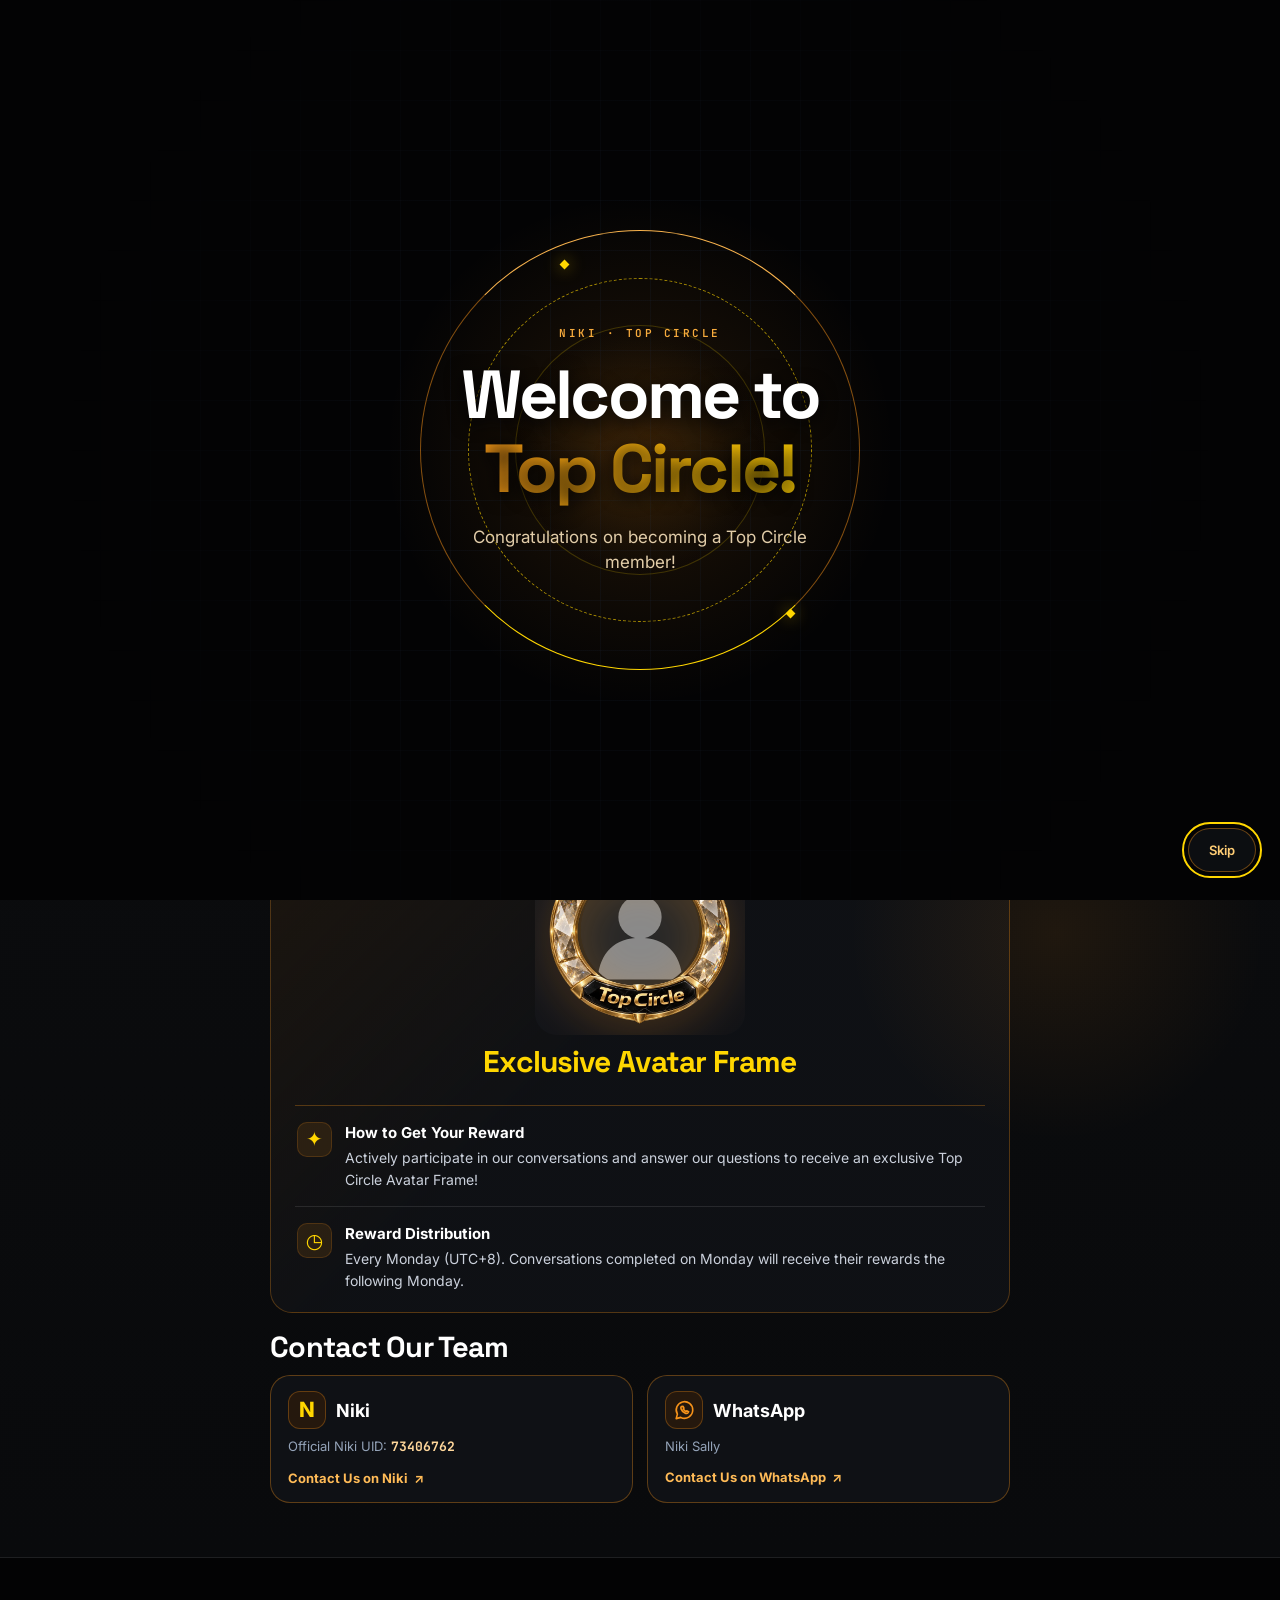
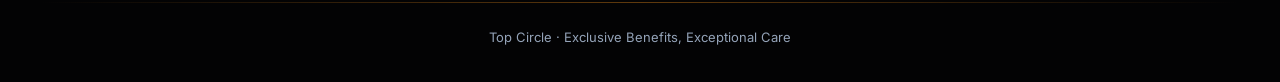
==== index.html @ 1f70d688 "Add files via upload" ====
<!DOCTYPE html>

<html lang="en">
<head><script>(function(){var supported=['en','zh-TW','fil','es','vi','ms','fr','ar'];function norm(s){s=(s||'').toLowerCase();if(s.startsWith('zh'))return 'zh-TW';if(s.startsWith('fil')||s.startsWith('tl'))return 'fil';return supported.find(x=>x.toLowerCase()===s)||supported.find(x=>s.startsWith(x.toLowerCase()+'-'))||null}var q=norm(new URLSearchParams(location.search).get('lang'));var saved=null;try{saved=norm(localStorage.getItem('tc-language'))}catch(e){}var browser=Array.from(navigator.languages||[navigator.language]).map(norm).find(Boolean);var code=q||saved||browser||'en';window.__tcLang=code;document.documentElement.lang=code;document.documentElement.dir=code==='ar'?'rtl':'ltr'})();</script>
<meta charset="utf-8"/>
<meta content="width=device-width, initial-scale=1, viewport-fit=cover" name="viewport"/>
<meta content="#030304" name="theme-color"/>
<meta content="Welcome to Niki Top Circle. Discover two key member benefits, connect with the official member care team, and learn about your exclusive welcome reward." name="description"/>
<title>Top Circle · Welcome!</title>
<link href="assets/icons/favicon.svg" rel="icon" type="image/svg+xml"/>
<link href="https://fonts.googleapis.com" rel="preconnect"/>
<link crossorigin="" href="https://fonts.gstatic.com" rel="preconnect"/>
<link href="https://fonts.googleapis.com/css2?family=Inter:wght@400;500;600;700&amp;family=JetBrains+Mono:wght@500;600&amp;family=Space+Grotesk:wght@400;500;600;700&amp;display=swap" rel="stylesheet"/>
<link href="styles.css" rel="stylesheet"/>
</head>
<body>
<div aria-label="Welcome to Top Circle" aria-modal="true" class="splash" hidden="" id="welcomeSplash" role="dialog">
<div aria-hidden="true" class="splash-grid"></div>
<div aria-hidden="true" class="splash-orbit">
<div class="splash-ring splash-ring-outer"></div>
<div class="splash-ring splash-ring-inner"></div>
<div class="splash-disc"></div>
<span class="splash-spark spark-a"></span><span class="splash-spark spark-b"></span>
</div>
<div class="splash-content"><span class="splash-overline" data-i18n="splashTop">NIKI · TOP CIRCLE</span><h2 data-i18n="splashTitle">Welcome to <span>Top Circle!</span></h2><p class="splash-subtitle" data-i18n="splashCongrats">Congratulations on becoming a Top Circle member!</p></div>
<button class="splash-skip" data-i18n="skip" id="splashSkip" type="button">Skip <span aria-hidden="true">→</span></button>
</div>
<div aria-hidden="true" class="ambient ambient-top"></div>
<header class="site-header container">
<a aria-label="Top Circle, back to top" class="brand" href="#top"><span aria-hidden="true" class="brand-symbol">TC</span><span class="brand-label">TOP <em>CIRCLE</em></span></a>
<label class="lang-wrap" for="langSelect"><span class="sr-only" data-i18n="language">Language</span><select aria-label="Language" id="langSelect"><option value="en">English</option><option value="zh-TW">繁體中文</option><option value="fil">Filipino</option><option value="es">Español</option><option value="vi">Tiếng Việt</option><option value="ms">Bahasa Melayu</option><option value="fr">Français</option><option value="ar">العربية</option></select></label></header>
<main id="top">
<section aria-labelledby="welcome-heading" class="welcome-content container">
<div aria-hidden="true" class="welcome-accent"></div>
<h1 data-i18n="introTitle" id="welcome-heading">Your Top Circle Journey Begins</h1>
<p data-i18n="introBody">As one of our valued members, you deserve something special. We're excited to introduce the exclusive benefits and personalized services waiting for you!</p>
</section>
<section class="section container" id="benefits">
<div class="section-head"><div class="kicker" data-i18n="benefitsKicker">MEMBER PRIVILEGES / 01</div><h2 data-i18n="benefitsTitle">Two Key <span class="gold-text">Top Circle Benefits</span></h2></div>
<div class="benefits-grid">
<a class="benefit-card benefit-tile" id="birthdayBenefit" href="https://d29zebgdm6dgh6.cloudfront.net/linxini/Niki_Birthday_Party/Niki_Birthday_Party.html?lang=en" target="_blank" rel="noopener noreferrer" aria-label="Exclusive Birthday Party">
<div class="benefit-tile-top"><div class="icon-tile"><svg aria-hidden="true" viewBox="0 0 24 24"><path d="M4 11h16v10H4zM4 16h16M3 11c1.5 2 3 2 4.5 0 1.5 2 3 2 4.5 0 1.5 2 3 2 4.5 0M8 11V7m4 4V7m4 4V7M8 5h.01M12 5h.01M16 5h.01"></path></svg></div><h3 data-i18n="birthdayTitle">Exclusive Birthday Party</h3></div>
<div class="benefit-tile-action"><span data-i18n="viewDetails">View Details</span><span class="contact-action-arrow" aria-hidden="true">↗︎</span></div>
</a>
<a class="benefit-card benefit-tile" id="giftBenefit" href="https://d29zebgdm6dgh6.cloudfront.net/linxini/custom_gift/Custom_Gift.html?lang=en" target="_blank" rel="noopener noreferrer" aria-label="Free Custom Gift">
<div class="benefit-tile-top"><div class="icon-tile"><svg aria-hidden="true" viewBox="0 0 24 24"><rect height="13" rx="1" width="18" x="3" y="8"></rect><path d="M3 12h18M12 8v13M7.2 8C3.4 8 4 3 7.5 3 10 3 12 8 12 8s2-5 4.5-5C20 3 20.6 8 16.8 8"></path></svg></div><h3 data-i18n="giftTitle">Free Custom Gift</h3></div>
<div class="benefit-tile-action"><span data-i18n="viewDetails">View Details</span><span class="contact-action-arrow" aria-hidden="true">↗︎</span></div>
</a>
</div>
</section>
<section class="section connect-section" id="connect">
<div class="container connect-flow">
<div class="connect-intro">
<div class="kicker" data-i18n="careKicker">MEMBER CARE / 02</div>
<h2 data-i18n="careTitle">Connect With Us &amp; <span class="gold-text">Get Rewarded!</span></h2>
<p data-i18n="careIntro">Our <strong>Top Circle Member Care Team</strong> is reaching out to stay connected with you and learn more about your Niki experience.</p>
</div>
<div class="reward-bundle">
  <div class="reward-bundle-main">
    <div class="reward-bundle-visual">
      <div class="frame-preview-box" aria-label="Top Circle golden crystal avatar frame worn over a gray default avatar" role="img">
        <div class="sample-avatar sample-avatar-small"><img alt="" height="300" loading="lazy" src="assets/images/sample-avatar.svg" width="300"/></div>
        <img alt="" class="crystal-frame" height="720" loading="lazy" src="assets/images/top-circle-avatar-frame.webp" width="720"/>
      </div>
    </div>
    <div class="reward-bundle-copy"><h3 data-i18n="rewardTitlePlain">Exclusive Avatar Frame</h3></div>
  </div>
  <div class="reward-v14-rules">
    <div class="reward-v14-rule">
      <span class="reward-v14-icon" aria-hidden="true">✦</span>
      <div><h4 data-i18n="eligTitle">How to Get Your Reward</h4><p data-i18n="eligBody">Actively participate in our conversations and answer our questions to receive an exclusive Top Circle Avatar Frame!</p></div>
    </div>
    <div class="reward-v14-rule">
      <span class="reward-v14-icon" aria-hidden="true">◷</span>
      <div><h4 data-i18n="scheduleTitle">Reward Distribution</h4><p data-i18n="scheduleBody">Every Monday (UTC+8). Conversations completed on Monday will receive their rewards the following Monday.</p></div>
    </div>
  </div>
</div>
<div class="contact-v11" id="official-contact">
  <div class="contact-v10-header"><h3 data-i18n="contactIntroTitle">Contact Our Team</h3></div>
  <div class="contact-v10-grid">
    <a class="contact-channel" href="https://d2tx70chhmzs07.cloudfront.net/jump/rd_mobile/tools/jump?type=imchat&amp;params=773406762" aria-label="Contact Us on Niki">
      <div class="channel-head"><span class="contact-v7-icon" aria-hidden="true">N</span><strong>Niki</strong></div><span class="channel-detail"><span data-i18n="uidLabel">Official Niki UID</span>: <b dir="ltr">73406762</b></span><span class="channel-action"><span data-i18n="nikiCTA">Contact Us on Niki</span><span class="contact-action-arrow" aria-hidden="true">↗︎</span></span>
    </a>
    <a class="contact-channel" href="https://wa.me/8618646390081" target="_blank" rel="noopener noreferrer" data-i18n-aria="waAriaSally">
      <div class="channel-head"><span class="contact-v7-icon whatsapp-v7-icon" aria-hidden="true"><svg viewBox="0 0 24 24"><path d="M20.6 11.6a8.6 8.6 0 0 1-12.5 7.6L3.3 20.5l1.3-4.7a8.6 8.6 0 1 1 16-4.2Z"></path><path d="M8.7 7.9c-.4.5-.8 1.2-.3 2.4.6 1.7 2.5 3.7 4.4 4.5 1.7.7 2.3.2 2.8-.5l.7-1.1-2-.9-.8.8a6.1 6.1 0 0 1-2.8-2.7l.7-.8-.9-1.9Z"></path></svg></span><strong>WhatsApp</strong></div><span class="channel-detail">Niki Sally</span><span class="channel-action"><span data-i18n="waCTA">Contact Us on WhatsApp</span><span class="contact-action-arrow" aria-hidden="true">↗︎</span></span>
    </a>
  </div>
</div>
</div>
</section>
</main>
<footer class="tc-page-footer container"><div class="tc-footer-rule" aria-hidden="true"></div><p data-i18n="footerTagline">Top Circle · Exclusive Benefits, Exceptional Care</p></footer>
<script defer="" src="app.js"></script>
</body>
</html>
---- styles.css ----
:root{--tc-bg:#030304;--tc-surface:#0F1115;--tc-surface-light:#16181D;--tc-text:#fff;--tc-muted:#94A3B8;--tc-border:#1E293B;--tc-primary:#F7931A;--tc-secondary:#EA580C;--tc-gold:#FFD600;--tc-gradient-gold:linear-gradient(110deg,#F7931A,#FFD600)}*{box-sizing:border-box}html{scroll-behavior:smooth}body{margin:0;background:var(--tc-bg);color:var(--tc-text);font:16px/1.65 'Inter',system-ui,sans-serif;min-width:320px;overflow-x:hidden}body:before{content:"";position:absolute;top:60px;left:0;right:0;height:850px;z-index:-1;pointer-events:none;background-image:linear-gradient(to right,rgba(30,41,59,.32) 1px,transparent 1px),linear-gradient(to bottom,rgba(30,41,59,.32) 1px,transparent 1px);background-size:50px 50px;mask-image:linear-gradient(to bottom,transparent,#000 18%,transparent 100%)}.ambient{position:absolute;z-index:-1;pointer-events:none}.ambient-top{width:600px;height:600px;right:-180px;top:20px;background:radial-gradient(circle,rgba(234,88,12,.13),transparent 65%)}.container{width:min(1200px,calc(100% - 80px));margin-inline:auto}h1,h2,h3,p{margin-top:0}h1,h2,h3{font-family:'Space Grotesk',sans-serif;line-height:1.13;letter-spacing:-.045em}h1{font-size:clamp(42px,5.8vw,76px);margin:20px 0 26px}h2{font-size:clamp(32px,3.9vw,50px);margin:12px 0 16px}h3{font-size:24px;letter-spacing:-.025em}p{color:#b4bdcb}.gold-text{background:var(--tc-gradient-gold);background-clip:text;-webkit-background-clip:text;color:transparent}.site-header{display:flex;justify-content:space-between;align-items:center;height:94px;border-bottom:1px solid rgba(255,255,255,.08)}.brand{color:#fff;text-decoration:none;display:flex;align-items:center;gap:12px}.brand-symbol{display:grid;place-items:center;font:700 14px 'Space Grotesk';width:40px;height:40px;border:1px solid #a86e22;border-radius:50%;background:radial-gradient(circle at 35% 20%,#523716,#090909 68%);color:#ffd785;box-shadow:0 0 18px rgba(247,147,26,.12)}.brand-label{font:700 17px 'Space Grotesk';letter-spacing:.16em}.brand-label em{font-style:normal;color:var(--tc-primary)}.nav-link{font:600 11px 'JetBrains Mono';letter-spacing:.1em;text-decoration:none;color:#dfbd7f;border:1px solid rgba(247,147,26,.32);border-radius:99px;padding:12px 18px;transition:.2s}.nav-link:hover{background:rgba(247,147,26,.12)}.hero{min-height:590px;display:grid;grid-template-columns:1.12fr .88fr;align-items:center;gap:50px;padding-block:52px 78px}.eyebrow,.kicker,.card-index,.contact-title,.frame-caption,.preview-label{font:600 11px 'JetBrains Mono',monospace;letter-spacing:.14em;color:var(--tc-primary)}.eyebrow{display:flex;align-items:center;gap:12px}.eyebrow-line{height:1px;width:20px;background:#97621c}.hero-lead{font-size:clamp(20px,2.3vw,25px);line-height:1.42;color:#fff;max-width:570px}.hero-body{max-width:560px;margin-bottom:30px}.btn{display:inline-flex;justify-content:center;align-items:center;gap:16px;padding:15px 24px;min-height:50px;border-radius:999px;font-size:14px;font-weight:700;text-decoration:none;transition:transform .2s,box-shadow .2s}.btn-primary{color:#16110a;background:linear-gradient(90deg,#EA580C,#F7931A 55%,#FFD600);box-shadow:0 0 24px -8px rgba(247,147,26,.6)}.btn:hover{transform:translateY(-2px);box-shadow:0 0 30px -3px rgba(247,147,26,.45)}.hero-art{height:430px;max-width:470px;width:100%;justify-self:center;position:relative;display:grid;place-items:center}.hero-art:before{content:"";position:absolute;inset:5%;border-radius:50%;background:radial-gradient(circle,rgba(247,147,26,.17),transparent 65%)}.orbital{position:absolute;border-radius:50%;border:1px solid rgba(247,147,26,.28);aspect-ratio:1}.orbital-outer{width:95%;border-top-color:#f7931a;border-bottom-color:#f7931a;transform:rotate(-23deg);animation:spin 22s linear infinite}.orbital-inner{width:78%;border-style:dashed;border-color:rgba(255,214,0,.29);animation:spin 30s linear infinite reverse}.hero-core{width:58%;aspect-ratio:1;display:flex;flex-direction:column;align-items:center;justify-content:center;gap:2px;border-radius:50%;border:1px solid rgba(255,214,0,.45);background:radial-gradient(circle at 50% 35%,#3a260e,#14110b 50%,#030304 74%);box-shadow:0 0 52px rgba(247,147,26,.12),inset 0 0 35px rgba(247,147,26,.08);font-family:'Space Grotesk';text-align:center}.hero-core span{font-weight:500;font-size:20px;letter-spacing:.18em;color:#f2bd62}.hero-core strong{font-size:37px;line-height:1.15;letter-spacing:.02em;color:#ffe2a0}.hero-core small{font:600 10px 'JetBrains Mono';letter-spacing:.32em;color:#a38b62}.star{position:absolute;width:5px;height:5px;background:#ffd600;transform:rotate(45deg);box-shadow:0 0 15px #ffd600}.star-one{top:7%;left:35%}.star-two{bottom:16%;right:3%}.star-three{right:13%;top:23%}.section{padding-block:76px}.section-head{max-width:730px;margin-bottom:36px}.section-head p{margin:0}.benefits-grid{display:grid;grid-template-columns:repeat(2,minmax(0,1fr));gap:22px}.benefit-card{display:flex;flex-direction:column;min-height:345px;padding:34px;border:1px solid rgba(255,255,255,.1);border-radius:20px;background:linear-gradient(135deg,rgba(247,147,26,.06),rgba(15,17,21,.96) 45%);transition:border-color .2s,transform .2s}.benefit-card:hover{border-color:rgba(247,147,26,.4);transform:translateY(-3px)}.benefit-top{display:flex;align-items:start;justify-content:space-between;margin-bottom:25px}.icon-tile{width:52px;height:52px;display:grid;place-items:center;border:1px solid rgba(234,88,12,.25);border-radius:12px;background:rgba(234,88,12,.12)}.icon-tile svg{width:25px;height:25px;fill:none;stroke:#ffb348;stroke-width:1.6;stroke-linecap:round;stroke-linejoin:round}.card-index{color:#917954}.benefit-card h3{margin:0 0 15px}.benefit-card p{font-size:15px;margin-bottom:24px;flex:1}.benefit-card strong{color:#e7e0d5;font-weight:600}.text-link{color:#ffae47;font-weight:700;font-size:14px;text-decoration:none;align-self:flex-start;border-bottom:1px solid rgba(247,147,26,.45);padding-bottom:5px}.text-link:hover,.more-benefits a:hover{color:#ffd600}.more-benefits{font-size:14px;text-align:center;margin:28px 0 0}.more-benefits a{color:#f7b452;text-decoration:underline;text-underline-offset:4px}.connect-section{border-block:1px solid rgba(255,255,255,.08);background:linear-gradient(180deg,#0b0c0e,#090a0c);position:relative}.connect-section:before{content:"";position:absolute;right:1%;top:13%;height:420px;width:420px;background:radial-gradient(circle,rgba(247,147,26,.09),transparent 70%);pointer-events:none}.connect-grid{display:grid;grid-template-columns:1.05fr .95fr;gap:56px;align-items:center}.connect-copy .lead{font-size:18px;color:#f2ede6;line-height:1.65}.connect-copy>p{max-width:570px}.contact-card{margin-top:28px;background:#0F1115;border:1px solid rgba(247,147,26,.22);border-radius:20px;padding:26px 30px}.contact-title{margin-bottom:22px}.uid-label{font-size:13px;color:#94A3B8}.uid-line{display:flex;gap:16px;align-items:center;justify-content:space-between}.uid{font:600 28px 'JetBrains Mono',monospace;color:#ffd68c;letter-spacing:.025em}.copy-btn{border:1px solid #704b1b;background:rgba(247,147,26,.09);color:#ffc178;cursor:pointer;border-radius:99px;padding:10px 16px;min-height:44px;font:600 12px 'Inter'}.copy-btn:hover{background:rgba(247,147,26,.18)}.contact-divider{height:1px;background:rgba(255,255,255,.08);margin:21px 0}.whatsapp-numbers{display:flex;flex-direction:column;gap:8px;margin-top:10px}.whatsapp-numbers a{font:500 16px 'JetBrains Mono',monospace;color:#e9e4dc;text-decoration:none;overflow-wrap:anywhere}.whatsapp-numbers a:hover{color:#ffd600}.reward-showcase{text-align:center;padding:28px 26px 26px;background:linear-gradient(170deg,rgba(247,147,26,.08),rgba(15,17,21,.75));border:1px solid rgba(247,147,26,.19);border-radius:20px;position:relative}.reward-showcase h3{margin:12px 0 0;font-size:clamp(25px,2.8vw,33px)}.frame-stage{position:relative;width:min(100%,390px);aspect-ratio:1;margin:10px auto}.stage-aura{position:absolute;inset:12%;border-radius:50%;background:radial-gradient(circle,rgba(255,214,0,.19),rgba(247,147,26,.06) 45%,transparent 69%);filter:blur(22px)}.frame-stage img{position:relative;width:100%;height:100%;object-fit:contain;filter:drop-shadow(0 8px 24px rgba(246,171,30,.17))}.frame-caption{color:#dab06d}.reward-showcase p{font-size:14px;max-width:365px;margin:17px auto 16px}.reward-showcase strong{color:#fff}.preview-label{font-size:10px;color:#8f7e64;border:1px solid #4b3c27;border-radius:99px;padding:7px 14px;display:inline-block}.closing{text-align:center;padding-block:86px 100px}.closing-rule{height:1px;width:80px;background:linear-gradient(to right,transparent,#f7931a,transparent);margin:0 auto 30px}.closing h2{max-width:780px;margin-inline:auto}.closing p{margin-bottom:25px}.footer{display:flex;justify-content:space-between;gap:20px;border-top:1px solid rgba(255,255,255,.1);color:#718096;font:500 12px 'Inter';padding-block:26px 36px}.footer-dot{color:#f7931a}.toast{position:fixed;bottom:24px;left:50%;transform:translate(-50%,20px);opacity:0;pointer-events:none;padding:12px 20px;border:1px solid rgba(247,147,26,.5);border-radius:12px;background:#171819;color:#fff;font-size:13px;transition:.25s;z-index:20}.toast.is-visible{opacity:1;transform:translate(-50%,0)}a:focus-visible,button:focus-visible{outline:2px solid #F7931A;outline-offset:4px}@keyframes spin{to{transform:rotate(360deg)}}@media(max-width:950px){.hero{gap:10px}.hero-art{height:340px}.connect-grid{gap:25px}.container{width:min(1200px,calc(100% - 48px))}}@media(max-width:700px){.container{width:calc(100% - 36px)}.site-header{height:72px}.brand-label{font-size:14px}.nav-link{font-size:10px;padding:10px 12px}.hero{grid-template-columns:1fr;gap:0;padding:50px 0 45px;min-height:0}.hero-copy{order:1}.hero-art{order:0;height:230px;max-width:290px;margin-bottom:18px}.hero-core strong{font-size:25px}.hero-core span{font-size:15px}.hero-core small{font-size:8px}.hero h1{margin:12px 0 18px}.hero-lead{font-size:19px}.hero-body{font-size:15px}.eyebrow{font-size:10px}.section{padding-block:52px}.section-head{margin-bottom:24px}.benefits-grid,.connect-grid{grid-template-columns:1fr}.benefit-card{min-height:0;padding:24px;gap:0}.benefit-card p{font-size:15px}.connect-grid{gap:32px}.connect-copy .lead{font-size:16px}.contact-card{padding:20px}.reward-showcase{padding:26px 15px}.frame-stage{max-width:340px}.closing{padding-block:68px 76px}.footer{flex-direction:column;gap:8px;font-size:11px}.btn{width:100%}}@media(max-width:360px){.container{width:calc(100% - 32px)}.hero-art{height:210px}.uid{font-size:23px}.copy-btn{padding:9px 12px}.nav-link{font-size:9px}.brand-label{font-size:12px}}@media(prefers-reduced-motion:reduce){*,*:before,*:after{scroll-behavior:auto!important;animation:none!important;transition:none!important}}

.pending-link{color:#f7b452;font-weight:600}

/* V2: contained orbital hero, single-column mobile layout, no sideways overflow */
html {width:100%;max-width:100%;overflow-x:clip;}
body {width:100%;max-width:100%;min-width:0;overflow-x:clip;position:relative;}
main, .site-header, .section, .footer {min-width:0;max-width:100%;}
.ambient-top{right:0;max-width:100vw;transform:translateX(20%);}
.hero{position:relative;isolation:isolate;display:flex;align-items:center;justify-content:center;text-align:center;min-height:550px;padding-block:64px 74px;overflow:hidden;}
.hero-copy{position:relative;z-index:2;max-width:760px;margin-inline:auto;display:flex;flex-direction:column;align-items:center;}
.hero .eyebrow{justify-content:center;}
.hero h1{margin:16px 0 22px;}
.hero-lead,.hero-body{margin-inline:auto;}
.hero-body{margin-bottom:0;}
.hero-art{position:absolute;inset:50% auto auto 50%;width:min(540px,95%);height:auto;aspect-ratio:1;transform:translate(-50%,-50%);opacity:.27;z-index:0;pointer-events:none;overflow:hidden;}
.hero-core{opacity:.24;box-shadow:0 0 55px rgba(247,147,26,.14);}
.orbital-outer{width:93%;border-top-color:#f7931a;border-bottom-color:#f7931a;opacity:.85;}
.orbital-inner{width:76%;opacity:.75;}
.hero .star{opacity:.35;}
.profile-link{display:flex;justify-content:center;align-items:center;gap:12px;min-height:48px;margin-top:14px;padding:13px 18px;border-radius:999px;text-align:center;color:#16110a;background:linear-gradient(90deg,#EA580C,#F7931A 55%,#FFD600);font-size:13px;font-weight:700;text-decoration:none;overflow-wrap:anywhere;transition:transform .2s,box-shadow .2s;}
.profile-link:hover{transform:translateY(-2px);box-shadow:0 0 24px rgba(247,147,26,.34)}
.uid-line{justify-content:flex-start;}
.connect-section{overflow:hidden;}
.container,.benefits-grid,.connect-grid,.benefit-card,.contact-card,.reward-showcase{min-width:0;}
.closing{padding-block:55px 64px;}
.profile-link:focus-visible{outline:2px solid #FFD600;outline-offset:3px;}
@media(max-width:700px){
  .hero{display:flex;min-height:510px;padding-block:64px 58px;gap:0;}
  .hero-copy{order:initial;width:100%;}
  .hero-art{position:absolute;width:min(410px,118%);max-width:none;height:auto;margin:0;opacity:.20;inset:50% auto auto 50%;}
  .hero h1{font-size:clamp(37px,10vw,49px);line-height:1.08;margin:14px 0 22px;}
  .hero-lead{font-size:19px;line-height:1.48;}
  .hero-body{font-size:15px;line-height:1.7;}
  .hero .eyebrow{font-size:9px;letter-spacing:.12em;}
  .benefit-card,.contact-card,.reward-showcase{max-width:100%;}
  .uid{font-size:clamp(21px,6vw,28px);overflow-wrap:anywhere;}
  .closing{padding-block:48px 58px;}
}
@media(max-width:360px){.hero{min-height:530px;padding-block:50px 48px}.hero-art{width:116%;}.hero h1{font-size:36px;}}

/* V3: clearer orbital system without overpowering hero copy */
.hero-art{opacity:.52;}
.hero-core{opacity:.18;}
.orbital{border-width:1.5px;}
.orbital-outer{border-color:rgba(247,147,26,.55);border-top-color:#fbb14a;border-bottom-color:#fbb14a;opacity:1;}
.orbital-inner{border-color:rgba(255,214,0,.64);opacity:.95;}
.hero .star{opacity:.6;}
.reward-showcase h3{max-width:360px;margin-inline:auto;}
.reward-showcase p{margin-bottom:0;}
@media(max-width:700px){
  .hero-art{opacity:.42;}
  .orbital-outer{border-color:rgba(247,147,26,.7);border-top-color:#ffc065;border-bottom-color:#ffc065;}
  .orbital-inner{border-color:rgba(255,214,0,.7);}
}

/* V4 mobile-first welcome & contact flow */
html,body{max-width:100%;overflow-x:clip}
.hero{min-height:430px;padding-block:42px 48px}
.hero-art{opacity:.54}
.hero-copy{max-width:700px}
.hero .hero-body{max-width:485px}
.connect-flow{display:flex;flex-direction:column;align-items:stretch;max-width:740px;gap:24px}
.connect-intro{text-align:center;max-width:650px;margin:0 auto 4px}
.connect-intro p{max-width:620px;margin:12px auto 0}
.connect-intro strong{color:#fff}
.reward-emphasis{color:#ffd780!important;font-weight:700}
.reward-showcase{width:100%;padding:25px 20px 24px}
.reward-showcase h3{font-size:clamp(25px,4vw,35px);margin:10px auto 0}
.frame-stage{max-width:355px;margin:10px auto 4px;isolation:isolate}
.sample-avatar{position:absolute;inset:22%;border-radius:50%;overflow:hidden;background:#211e1b;box-shadow:0 0 28px rgba(251,182,54,.2)}
.sample-avatar img{display:block;width:100%;height:100%;object-fit:cover}
.frame-stage .crystal-frame{position:absolute;inset:0;z-index:2;display:block;width:100%;height:100%;object-fit:contain}
.frame-stage .stage-aura{z-index:-1}
.sample-caption{color:#9D8A6C;font:500 10px 'JetBrains Mono',monospace;letter-spacing:.12em}
.reward-showcase p{margin:13px auto 0}
.contact-card{margin:0;padding:24px 26px}
.contact-title{margin-bottom:12px}
.contact-card .uid-line{margin-bottom:16px}
.profile-link{display:flex;min-height:49px;align-items:center;justify-content:center;text-decoration:none;border-radius:999px;color:#160F08;font-weight:700;font-size:14px;background:linear-gradient(90deg,#EA580C,#F7931A 55%,#FFD600);gap:10px;transition:filter .2s,transform .2s}
.profile-link:hover{filter:brightness(1.08);transform:translateY(-1px)}
.whatsapp-section{padding-top:4px}
.whatsapp-title{color:#A6AFC1;font:600 11px 'JetBrains Mono',monospace;letter-spacing:.12em;text-align:center;margin-bottom:16px}
.whatsapp-grid{display:grid;grid-template-columns:repeat(2,minmax(0,1fr));gap:12px}
.whatsapp-card{display:flex;min-width:0;align-items:center;justify-content:center;flex-direction:column;gap:9px;border:1px solid rgba(247,147,26,.24);border-radius:16px;background:#16181D;padding:20px 12px;min-height:140px;color:#fff;text-decoration:none;transition:background .2s,border-color .2s}
.whatsapp-card:hover{background:#202024;border-color:#F7931A}
.wa-icon{height:28px;width:28px;color:#F7931A}
.wa-icon svg{height:100%;width:100%;fill:none;stroke:currentColor;stroke-width:1.5;stroke-linecap:round;stroke-linejoin:round}
.wa-name{font:600 16px 'Inter',sans-serif}
.wa-action{color:#FBB356;font-size:13px;font-weight:700}
@media(max-width:700px){.hero{min-height:350px;padding:39px 0 35px}.hero-art{width:min(380px,116%);opacity:.52}.hero h1{font-size:clamp(34px,9.3vw,43px)}.hero-body{font-size:14px;line-height:1.55}.hero-lead{font-size:17px}.section{padding-block:48px}.connect-flow{gap:19px}.connect-intro{text-align:left}.connect-intro p{font-size:15px}.connect-intro h2{font-size:clamp(29px,8vw,37px)}.reward-showcase{padding:22px 16px}.frame-stage{width:min(100%,310px)}.contact-card{padding:21px}.whatsapp-card{padding:15px 7px;min-height:128px}.wa-name{font-size:14px}.whatsapp-title{font-size:10px}}
@media(max-width:360px){.whatsapp-grid{gap:8px}.wa-name{font-size:13px}.hero h1{font-size:32px}}

/* V5: independent welcome intro, clear page hierarchy */
html,body{overflow-x:clip}
.welcome-content{position:relative;text-align:left;padding-block:clamp(54px,8vw,106px) clamp(48px,7vw,84px);max-width:1050px}
.welcome-accent{height:3px;width:68px;background:linear-gradient(90deg,#EA580C,#FFD600);border-radius:3px;margin-bottom:26px}
.welcome-content h1{max-width:850px;margin:0 0 24px;font-size:clamp(36px,5vw,66px);line-height:1.14}
.welcome-content p{font-size:clamp(16px,1.6vw,19px);line-height:1.7;max-width:760px;margin:0;color:#B8C1CE}
.splash[hidden]{display:none!important}
.splash{position:fixed;inset:0;z-index:999;display:flex;align-items:center;justify-content:center;isolation:isolate;overflow:hidden;background:#030304;color:white;padding:24px;text-align:center;opacity:1;transition:opacity .55s ease,visibility .55s ease}
.splash.is-exiting{opacity:0;visibility:hidden;pointer-events:none}
.splash-grid{position:absolute;inset:0;pointer-events:none;background-image:linear-gradient(to right,rgba(30,41,59,.28) 1px,transparent 1px),linear-gradient(to bottom,rgba(30,41,59,.28) 1px,transparent 1px);background-size:50px 50px;mask-image:radial-gradient(circle,black,transparent 73%)}
.splash-orbit{position:absolute;width:min(79vw,440px,56dvh);aspect-ratio:1;display:grid;place-items:center;pointer-events:none}
.splash-orbit:after{content:"";position:absolute;inset:-13%;background:radial-gradient(circle,rgba(247,147,26,.12),transparent 65%);z-index:-1}
.splash-ring{position:absolute;border-radius:50%;aspect-ratio:1}
.splash-ring-outer{width:100%;border:1.5px solid rgba(247,147,26,.52);border-top-color:#F9B34D;border-bottom-color:#FFD600;animation:splash-spin 18s linear infinite}
.splash-ring-inner{width:78%;border:1.5px dashed rgba(255,214,0,.63);animation:splash-spin 24s linear infinite reverse}
.splash-disc{width:57%;aspect-ratio:1;border-radius:50%;border:1px solid rgba(255,214,0,.2);background:radial-gradient(circle,rgba(247,147,26,.13),rgba(3,3,4,.10) 68%,transparent)}
.splash-spark{position:absolute;width:7px;height:7px;transform:rotate(45deg);background:#FFD600;box-shadow:0 0 16px rgba(255,214,0,.65)}
.spark-a{top:7%;left:32%}.spark-b{bottom:12%;right:15%}
.splash-content{position:relative;z-index:2;max-width:570px;pointer-events:none}
.splash-overline{display:block;font:600 11px 'JetBrains Mono',monospace;letter-spacing:.23em;color:#F7AB3D;margin-bottom:18px}
.splash-content h2{font:700 clamp(34px,7.5vw,68px)/1.1 'Space Grotesk',sans-serif;letter-spacing:-.04em;margin:0;text-shadow:0 4px 18px #030304}
.splash-content h2 span{display:block;background:linear-gradient(100deg,#F7931A,#FFD600);-webkit-background-clip:text;background-clip:text;color:transparent}
.splash-skip{position:absolute;z-index:3;right:max(24px,env(safe-area-inset-right));bottom:calc(28px + env(safe-area-inset-bottom));min-height:44px;padding:10px 20px;background:rgba(15,17,21,.85);border:1px solid rgba(247,147,26,.4);border-radius:999px;color:#ffcd75;font:600 13px Inter,system-ui;cursor:pointer}
.splash-skip:focus-visible{outline:2px solid #FFD600;outline-offset:4px}
@keyframes splash-spin{to{transform:rotate(360deg)}}
body.splash-open{overflow:hidden}
@media(max-width:700px){.welcome-content{padding-block:55px 48px}.welcome-content h1{font-size:clamp(32px,9vw,43px);margin-bottom:20px}.welcome-content p{font-size:15px;line-height:1.68}.welcome-accent{margin-bottom:21px}.splash-orbit{width:min(82vw,360px,48dvh)}.splash-content h2{font-size:clamp(35px,10vw,48px)}}
@media(prefers-reduced-motion:reduce){.splash-ring{animation:none}.splash{transition:none}}

/* V6 compact member-care landing page */
html,body{max-width:100%;overflow-x:clip}body{overflow-x:hidden} .ambient-top{right:0;transform:translateX(20%);max-width:100vw}
.site-header{gap:16px}.lang-wrap{margin-inline-start:auto}.lang-wrap select{max-width:150px;min-width:112px;min-height:44px;border:1px solid rgba(247,147,26,.45);border-radius:999px;background:#121417;color:#ffe0a5;padding:8px 12px;font:600 12px Inter,system-ui;cursor:pointer}.lang-wrap select:focus-visible{outline:2px solid #F7931A;outline-offset:3px}.sr-only{position:absolute!important;width:1px;height:1px;padding:0;margin:-1px;overflow:hidden;clip:rect(0,0,0,0);white-space:nowrap;border:0}
.welcome-content{padding-block:42px 22px;max-width:1200px}.welcome-content h1{font-size:clamp(25px,3.6vw,40px);margin:0 0 10px}.welcome-content p{font-size:clamp(14px,1.5vw,16px);line-height:1.6;max-width:770px}.welcome-accent{margin-bottom:14px}
#benefits{padding-block:30px 40px}#benefits .section-head{margin-bottom:20px}#benefits h2{font-size:clamp(26px,3.2vw,38px);margin:7px 0 0}
.benefit-card{min-height:0;padding:22px 24px;gap:0}.benefit-top{margin-bottom:10px}.icon-tile{width:40px;height:40px}.icon-tile svg{width:22px;height:22px}.benefit-card h3{font-size:21px;margin:0 0 8px}.benefit-card p{font-size:14px;line-height:1.5;margin:0 0 13px;flex:0 1 auto}.benefit-card .text-link{margin-top:auto;font-size:13px}.benefits-grid{align-items:stretch;gap:15px}
.connect-section{padding-block:42px 54px}.connect-flow{gap:22px}.connect-intro{text-align:left;max-width:850px;margin:0}.connect-intro h2{font-size:clamp(30px,4vw,44px)}.connect-intro p{margin:0;max-width:750px;font-size:15px}
.reward-rules{margin-top:19px;background:#161513;border:1px solid rgba(247,147,26,.27);border-radius:18px;padding:15px 22px;display:grid;gap:12px}.rule-row{display:flex;gap:14px;align-items:flex-start}.rule-row+.rule-row{border-top:1px solid rgba(255,255,255,.10);padding-top:12px}.rule-icon{width:30px;height:30px;display:grid;place-items:center;flex-shrink:0;border-radius:9px;background:rgba(247,147,26,.12);color:#FFD600;font-size:20px}.rule-row h3{font-size:16px;line-height:1.4;margin:0 0 3px;letter-spacing:0}.rule-row p{font-size:13px;line-height:1.5;color:#D1D5DB}
.reward-showcase{max-width:650px;width:100%;justify-self:center;margin-inline:auto;padding:20px}.reward-showcase h3{font-size:clamp(22px,3vw,28px);margin:7px 0 0}.frame-stage{width:min(100%,290px);margin:4px auto}.sample-avatar{background:#292B30}.sample-caption{color:#999A9E;font-size:10px;letter-spacing:.12em}.contact-card{margin:0;padding:22px 25px}.whatsapp-section{padding-top:8px}.whatsapp-card{min-height:110px;padding:15px}.splash-subtitle{color:#E2CDA9;font-size:clamp(12px,2.4vw,17px);line-height:1.45;margin:18px auto 0;max-width:390px}
[dir="rtl"] .connect-intro{text-align:right}[dir="rtl"] .benefit-card{text-align:right}[dir="rtl"] .benefit-card .text-link{align-self:flex-start}[dir="rtl"] .rule-row{flex-direction:row}[dir="rtl"] .uid-line{direction:ltr;justify-content:flex-end}[dir="rtl"] .uid{direction:ltr;unicode-bidi:isolate}[dir="rtl"] .whatsapp-title{direction:rtl}[dir="rtl"] .brand,[dir="rtl"] .splash-overline{direction:ltr}[dir="rtl"] .benefit-card h3,[dir="rtl"] .benefit-card p{overflow-wrap:anywhere}
@media(max-width:700px){.site-header{height:68px}.brand-label{font-size:13px;letter-spacing:.10em}.brand-symbol{width:34px;height:34px}.lang-wrap select{min-width:110px;max-width:137px;font-size:12px}.welcome-content{padding-block:28px 20px}.welcome-content h1{font-size:clamp(23px,7vw,32px)}.welcome-content p{font-size:14px;line-height:1.55}#benefits{padding-block:25px 37px}#benefits .section-head{margin-bottom:16px}#benefits h2{font-size:clamp(24px,7vw,30px)}.benefits-grid{gap:12px}.benefit-card{padding:17px 18px}.benefit-top{margin-bottom:8px}.icon-tile{width:38px;height:38px}.benefit-card h3{font-size:18px;margin-bottom:6px}.benefit-card p{font-size:13px;margin-bottom:10px;line-height:1.52}.benefit-card .text-link{font-size:13px}.connect-section{padding-block:35px 42px}.connect-intro h2{font-size:clamp(27px,8vw,34px)}.reward-rules{padding:14px;gap:10px}.rule-row{gap:10px}.rule-row h3{font-size:14px}.rule-row p{font-size:12.5px}.reward-showcase{padding:18px}.frame-stage{width:min(100%,270px)}.contact-card{padding:18px}.whatsapp-card{min-height:112px}.splash-subtitle{font-size:13px}}
@media(max-width:360px){.brand-label{font-size:11px}.lang-wrap select{max-width:105px;min-width:100px;padding:6px}.container{width:calc(100% - 32px)}}

/* V7: one unified contact module with Niki and Sally WhatsApp */
.contact-v7{width:100%;max-width:740px;margin-inline:auto;display:flex;flex-direction:column;gap:0;min-width:0}
.contact-v7-header{text-align:center;margin:8px 0 20px}
.contact-v7-header h3{font-family:'Space Grotesk',sans-serif;font-size:clamp(22px,3.2vw,30px);margin:9px 0 5px;color:#fff}
.contact-v7-header p{color:#94A3B8;font-size:14px;margin:0}
.contact-v7-option{background:#0F1115;border:1px solid rgba(247,147,26,.27);border-radius:20px;padding:22px 26px;min-width:0}
.contact-v7-meta{display:flex;align-items:center;gap:14px;margin-bottom:15px}
.contact-v7-name{font-weight:700;color:#fff;font-size:18px}
.contact-v7-detail{font-size:13px;color:#94A3B8;margin-top:3px}
.contact-v7-detail b{font-family:'JetBrains Mono',monospace;color:#FFD79B;letter-spacing:.02em}
.contact-v7-icon{display:flex;align-items:center;justify-content:center;flex:none;width:44px;height:44px;border:1px solid rgba(247,147,26,.3);border-radius:12px;color:#FFD600;background:#25180D;font-weight:750;font-size:21px}
.whatsapp-v7-icon svg{width:23px;height:23px;fill:none;stroke:#F7931A;stroke-width:1.7;stroke-linecap:round;stroke-linejoin:round}
.contact-v7-option .profile-link{margin:0;max-width:none}
.contact-v7-whatsapp-btn{display:flex;justify-content:center;align-items:center;text-align:center;min-height:48px;padding:13px 18px;border-radius:999px;border:1px solid #F7931A;background:rgba(247,147,26,.06);color:#FFC36C;font-size:14px;font-weight:700;text-decoration:none;transition:background .2s,border-color .2s}
.contact-v7-whatsapp-btn:hover{background:rgba(247,147,26,.15);border-color:#FFD600}
.contact-v7-or{display:flex;gap:15px;align-items:center;justify-content:center;color:#94A3B8;font:600 11px 'JetBrains Mono',monospace;letter-spacing:.1em;padding:15px}
.contact-v7-or:before,.contact-v7-or:after{content:'';height:1px;background:rgba(247,147,26,.2);flex:1}
[dir=rtl] .contact-v7-meta{flex-direction:row}
[dir=rtl] .contact-v7-detail b{unicode-bidi:isolate}
@media(max-width:700px){.contact-v7-option{padding:18px}.contact-v7-header{margin-bottom:15px}.contact-v7-meta{gap:12px}.contact-v7-name{font-size:16px}.contact-v7-header h3{font-size:24px}}

/* V8: compact horizontal icon and benefit title layout */
#benefits .benefit-heading{display:flex;align-items:center;gap:13px;min-width:0;margin-bottom:11px}
#benefits .benefit-heading .benefit-top{display:flex;align-items:center;flex:0 0 auto;margin:0}
#benefits .benefit-heading .icon-tile{width:46px;height:46px;flex:0 0 46px}
#benefits .benefit-heading h3{font-size:clamp(18px,1.75vw,22px);line-height:1.3;margin:0;min-width:0;overflow-wrap:anywhere}
#benefits .benefit-card{padding:20px 22px}
#benefits .benefit-card p{margin-bottom:13px}
#benefits .benefits-grid{gap:14px}
[dir="rtl"] #benefits .benefit-heading{flex-direction:row}
@media(max-width:700px){
  #benefits .benefit-heading{gap:12px;margin-bottom:9px}
  #benefits .benefit-heading .icon-tile{width:44px;height:44px;flex-basis:44px}
  #benefits .benefit-heading h3{font-size:17px;line-height:1.3}
  #benefits .benefit-card{padding:17px 18px}
  #benefits .benefit-card p{margin-bottom:10px}
}
@media(max-width:360px){#benefits .benefit-heading{gap:10px}#benefits .benefit-heading h3{font-size:16px}}

/* V9: two consistent contact actions; subtle animated arrows; contact before frame */
.contact-v7-option .profile-link,.contact-v7-option .contact-v7-whatsapp-btn{
  display:flex;align-items:center;justify-content:center;gap:9px;min-height:50px;
  font-family:'Inter',system-ui,sans-serif;font-size:14px;font-weight:700;
  border-radius:999px;border:1px solid rgba(247,147,26,.60);
  transition:transform .2s ease,background .2s ease,border-color .2s ease,box-shadow .2s ease;
}
.contact-v7-option .profile-link{
  background:linear-gradient(105deg,#EA580C,#F7931A 65%,#FFD600);color:#1B1208;
}
.contact-v7-option .contact-v7-whatsapp-btn{
  background:linear-gradient(105deg,rgba(234,88,12,.20),rgba(247,147,26,.17));
  color:#FFD18B;border-color:rgba(247,147,26,.75);
}
.contact-v7-option .contact-v7-whatsapp-btn:hover,
.contact-v7-option .contact-v7-whatsapp-btn:focus-visible{
  background:linear-gradient(105deg,rgba(234,88,12,.30),rgba(247,147,26,.25));
  border-color:#FFD600;box-shadow:0 0 20px -8px rgba(247,147,26,.40);
}
.contact-action-arrow{display:inline-block;direction:ltr;unicode-bidi:isolate;transform:translate(0,0);
  animation:tc-arrow-nudge 2.6s ease-in-out infinite;will-change:transform}
@keyframes tc-arrow-nudge{0%,67%,100%{transform:translate(0,0)}77%{transform:translate(3px,-3px)}87%{transform:translate(0,0)}}
.contact-action:focus-visible{outline:2px solid #FFD600;outline-offset:4px}
[dir="rtl"] .contact-action{direction:rtl}
[dir="rtl"] .contact-action-arrow{animation-name:tc-arrow-nudge}
@media(prefers-reduced-motion:reduce){.contact-action-arrow{animation:none!important;will-change:auto}}

/* V10: compact linked benefit tiles and focused reward -> preview -> contact flow */
#benefits .section-head{margin-bottom:14px}
#benefits .benefits-grid{display:grid;grid-template-columns:repeat(2,minmax(0,1fr));gap:12px}
#benefits .benefit-tile{display:flex;flex-direction:column;align-items:flex-start;justify-content:space-between;gap:10px;min-width:0;min-height:155px;padding:20px 22px;text-decoration:none;color:#fff;transition:transform .2s,border-color .2s,box-shadow .2s}
#benefits .benefit-tile .icon-tile{width:42px;height:42px;flex:none}
#benefits .benefit-tile h3{font:700 clamp(16px,1.6vw,20px)/1.3 'Space Grotesk','Inter',sans-serif;margin:0;overflow-wrap:anywhere}
#benefits .benefit-tile-action{display:flex;align-items:center;gap:7px;color:#F9A83D;font:600 13px Inter,sans-serif;margin-top:auto}
#benefits .benefit-tile:hover{border-color:#F7931A;transform:translateY(-2px);box-shadow:0 0 20px -8px rgba(247,147,26,.4)}
#benefits .benefit-tile:focus-visible,.contact-channel:focus-visible{outline:2px solid #FFD600;outline-offset:4px}
.connect-flow{display:flex;flex-direction:column;gap:20px}
.connect-intro,.reward-showcase,.contact-v10{width:100%;max-width:850px;margin-inline:auto}
.reward-showcase{padding:20px 22px;display:flex;flex-direction:row;align-items:center;justify-content:center;gap:20px;min-width:0}
.reward-showcase .showcase-heading{flex:1 1 auto;min-width:0;text-align:start}
.reward-showcase .showcase-heading h3{font-size:clamp(18px,3vw,26px)}
.reward-showcase .frame-stage{flex:0 0 auto;width:clamp(145px,20vw,215px);margin:0}
.reward-showcase .sample-caption{display:none}
.contact-v10-header{text-align:start;margin:0 0 14px}
.contact-v10-header h3{font-size:clamp(22px,3.2vw,29px);margin:6px 0 4px}
.contact-v10-header p{font-size:13px;margin:0;color:#94A3B8}
.contact-v10-grid{display:grid;grid-template-columns:repeat(2,minmax(0,1fr));gap:12px}
.contact-channel{min-width:0;min-height:173px;padding:20px;border:1px solid rgba(247,147,26,.34);border-radius:20px;background:#0F1115;display:flex;flex-direction:column;align-items:flex-start;gap:8px;text-decoration:none;color:#fff;transition:transform .2s,border-color .2s,background .2s}
.contact-channel:hover{transform:translateY(-2px);border-color:#F7931A;background:#16181D}
.contact-channel strong{font-size:17px;line-height:1.2}.channel-detail{color:#94A3B8;font-size:12px;min-width:0;overflow-wrap:anywhere}
.channel-detail b{font-family:'JetBrains Mono',monospace;color:#FFD79B;white-space:nowrap}
.channel-action{display:flex;gap:6px;align-items:center;margin-top:auto;color:#FFBB57;font-size:12px;font-weight:700;line-height:1.35;overflow-wrap:anywhere}
[dir=rtl] .reward-showcase .showcase-heading{text-align:right}
@media(max-width:700px){#benefits .benefit-tile{padding:14px 12px;min-height:148px;gap:8px}#benefits .benefit-tile h3{font-size:15px}#benefits .benefit-tile-action{font-size:11px}#benefits .benefit-tile .icon-tile{width:39px;height:39px}.reward-showcase{padding:13px;gap:12px}.reward-showcase .frame-stage{width:clamp(120px,37vw,155px)}.reward-showcase .showcase-heading h3{font-size:18px}.contact-channel{padding:15px 12px;min-height:164px}.contact-v10-grid{gap:10px}.contact-channel strong{font-size:15px}.channel-action{font-size:11px}.channel-detail{font-size:11px}}
@media(max-width:360px){.reward-showcase{gap:8px}.reward-showcase .frame-stage{width:118px}#benefits .benefit-tile{padding:12px 10px}.contact-channel{padding:12px 10px}}
@media(prefers-reduced-motion:reduce){#benefits .benefit-tile,.contact-channel{transition:none;transform:none!important}}

/* V11: compact row-aligned tiles, merged reward card, and subtle sheen */
#benefits .benefit-tile{min-height:136px;gap:14px;padding:18px 18px}
#benefits .benefit-tile-top{display:flex;align-items:center;gap:12px;min-width:0}
#benefits .benefit-tile-top h3{margin:0;font-size:clamp(15px,1.6vw,19px);line-height:1.28;overflow-wrap:anywhere}
#benefits .benefit-tile .icon-tile{width:44px;height:44px;flex:none}
#benefits .benefit-tile-action{margin-top:auto}

.connect-flow{gap:18px}
.connect-intro p{max-width:740px;margin-bottom:0}
.reward-bundle{width:100%;max-width:850px;margin-inline:auto;padding:20px 20px 16px;border:1px solid rgba(247,147,26,.28);border-radius:22px;background:linear-gradient(135deg,rgba(247,147,26,.08),rgba(15,17,21,.97) 46%)}
.reward-bundle-main{display:grid;grid-template-columns:172px minmax(0,1fr);gap:20px;align-items:center}
.reward-bundle-visual{display:flex;justify-content:center;align-items:center}
.frame-preview-box{position:relative;width:154px;height:154px;border-radius:18px;background:linear-gradient(160deg,#1A1C22,#17181C);display:grid;place-items:center;overflow:hidden}
.frame-preview-box .sample-avatar-small{position:absolute;inset:24%}
.frame-preview-box .sample-avatar-small img{width:100%;height:100%;object-fit:contain;filter:grayscale(1) brightness(.92)}
.frame-preview-box .crystal-frame{position:absolute;inset:8%;width:84%;height:84%;object-fit:contain;filter:drop-shadow(0 8px 22px rgba(247,147,26,.26))}
.reward-bundle-copy h3{margin:0 0 10px;font-size:clamp(24px,3vw,30px);letter-spacing:-.03em;color:#FFD600;font-family:'Space Grotesk',sans-serif}
.reward-bundle-copy p{margin:0;color:#E4DDD4;font-size:15px;line-height:1.6;max-width:42ch}
.reward-bundle-divider{height:1px;background:rgba(247,147,26,.35);margin:18px 0 14px}
.reward-bundle-foot{display:flex;align-items:flex-start;gap:10px;color:#E8DED0}
.reward-foot-icon{display:grid;place-items:center;flex:none;width:28px;height:28px;border-radius:9px;background:rgba(247,147,26,.12);color:#FFD600;font-size:16px;line-height:1;border:1px solid rgba(247,147,26,.22)}
.reward-bundle-foot p{margin:0;font-size:14px;line-height:1.55;color:#DDD3C2}

.contact-v11,.contact-v10{width:100%;max-width:850px;margin-inline:auto}
.contact-v10-header{margin-bottom:12px}
.contact-v10-header p{display:none}
.contact-v10-grid{gap:14px}
.contact-channel{min-height:145px;padding:18px 18px 16px;gap:10px}
.channel-head{display:flex;align-items:center;gap:12px;min-width:0}
.channel-head strong{font-size:18px;line-height:1.2;margin:0}
.contact-channel > strong{display:none}
.contact-channel .contact-v7-icon{width:46px;height:46px}
.channel-detail{font-size:13px;line-height:1.45}
.channel-action{margin-top:auto;font-size:13px}

[dir="rtl"] .reward-bundle-main{grid-template-columns:minmax(0,1fr) 172px}
[dir="rtl"] .reward-bundle-copy{text-align:right}
[dir="rtl"] .reward-bundle-foot{flex-direction:row}
[dir="rtl"] .channel-head{flex-direction:row}

@media(max-width:700px){
  #benefits .benefit-tile{min-height:128px;padding:14px 12px;gap:12px}
  #benefits .benefit-tile-top{gap:10px;align-items:flex-start}
  #benefits .benefit-tile .icon-tile{width:40px;height:40px}
  #benefits .benefit-tile-top h3{font-size:14px;line-height:1.25}
  #benefits .benefit-tile-action{font-size:12px}
  .reward-bundle{padding:16px 16px 14px;border-radius:20px}
  .reward-bundle-main{grid-template-columns:98px minmax(0,1fr);gap:14px;align-items:center}
  .frame-preview-box{width:94px;height:94px;border-radius:16px}
  .reward-bundle-copy h3{font-size:18px;margin-bottom:8px}
  .reward-bundle-copy p{font-size:13px;line-height:1.5}
  .reward-bundle-divider{margin:14px 0 12px}
  .reward-bundle-foot p{font-size:12.5px;line-height:1.5}
  .reward-foot-icon{width:24px;height:24px;font-size:14px;border-radius:8px}
  .contact-v10-header h3{font-size:clamp(21px,7vw,30px)}
  .contact-v10-grid{gap:10px}
  .contact-channel{min-height:138px;padding:14px 12px}
  .channel-head{gap:10px}
  .channel-head strong{font-size:15px}
  .contact-channel .contact-v7-icon{width:40px;height:40px}
  .channel-detail{font-size:11px}
  .channel-action{font-size:11.5px;line-height:1.35}
}
@media(max-width:360px){
  .reward-bundle-main{grid-template-columns:84px minmax(0,1fr)}
  .frame-preview-box{width:82px;height:82px}
  .contact-channel{padding:12px 10px}
  .contact-channel .contact-v7-icon{width:36px;height:36px}
}



/* V12 adjustments: benefits and reward switch to vertical layout on mobile-first */
#benefits .benefit-tile-top{display:block}
#benefits .benefit-tile-top h3{margin-top:12px}
#benefits .benefit-tile{align-items:flex-start;justify-content:space-between;min-height:154px}
#benefits .benefit-tile .icon-tile{width:46px;height:46px}

.reward-bundle{padding:20px 18px 16px;max-width:780px}
.reward-bundle-main{display:flex;flex-direction:column;align-items:center;gap:14px;text-align:center}
.reward-bundle-visual{width:100%}
.frame-preview-box{width:186px;height:186px;border-radius:22px;background:linear-gradient(160deg,#17191f,#121317)}
.frame-preview-box .sample-avatar-small{inset:22%}
.frame-preview-box .crystal-frame{inset:4%;width:92%;height:92%}
.reward-bundle-copy{display:flex;flex-direction:column;align-items:center;justify-content:center}
.reward-bundle-copy h3{margin:0 0 8px;text-align:center}
.reward-bundle-copy p{max-width:34ch;text-align:center}
.reward-bundle-divider{margin:16px 0 12px}
.reward-bundle-foot{align-items:flex-start}

@media(min-width:701px){
  /* desktop/tablet keep benefit cards a bit more open but still vertical */
  #benefits .benefit-tile{min-height:168px;padding:18px}
  #benefits .benefit-tile-top h3{font-size:clamp(18px,1.8vw,22px)}
  .reward-bundle{padding:24px 24px 18px}
  .frame-preview-box{width:210px;height:210px}
}
@media(max-width:700px){
  #benefits .benefit-tile{min-height:150px;padding:14px 14px 13px}
  #benefits .benefit-tile-top h3{font-size:15px;line-height:1.28;margin-top:12px}
  .reward-bundle{padding:16px 14px 14px;border-radius:20px}
  .reward-bundle-main{gap:12px}
  .frame-preview-box{width:170px;height:170px}
  .reward-bundle-copy h3{font-size:22px}
  .reward-bundle-copy p{font-size:13px;line-height:1.45;max-width:28ch}
  .reward-bundle-foot p{font-size:12px;line-height:1.45}
}
@media(max-width:380px){
  .frame-preview-box{width:156px;height:156px}
  #benefits .benefit-tile{min-height:144px;padding:13px 12px}
}

/* V14 — reward preview followed by two clearly labeled rule rows */
.reward-bundle{max-width:780px}
.reward-bundle-main{gap:10px}
.reward-v14-rules{margin-top:18px;border-top:1px solid rgba(247,147,26,.29)}
.reward-v14-rule{display:flex;align-items:flex-start;gap:13px;padding:16px 2px 2px}
.reward-v14-rule+.reward-v14-rule{border-top:1px solid rgba(255,255,255,.10);margin-top:14px}
.reward-v14-icon{display:grid;place-items:center;flex:0 0 35px;width:35px;height:35px;background:rgba(247,147,26,.11);border:1px solid rgba(247,147,26,.18);border-radius:10px;color:#FFD600;font-size:20px;line-height:1}
.reward-v14-rule h4{margin:0 0 4px;color:#fff;font:700 15px/1.4 Inter,system-ui,sans-serif}
.reward-v14-rule p{margin:0;color:#CBD1DC;font-size:14px;line-height:1.55}
@media(max-width:700px){.reward-v14-rule{gap:10px;padding:13px 0 0}.reward-v14-rule+.reward-v14-rule{margin-top:13px}.reward-v14-icon{width:31px;height:31px;flex-basis:31px;font-size:17px}.reward-v14-rule h4{font-size:13px}.reward-v14-rule p{font-size:12.5px}.reward-v14-rules{margin-top:14px}}

/* V15: compact contact cards; keep original copy and links */
.contact-v10-header{margin-bottom:12px}
.contact-v10-header h3{margin:0}
.contact-channel{min-height:0!important;padding:15px 17px!important;gap:8px!important;justify-content:flex-start}
.contact-channel .channel-head{gap:10px}
.contact-channel .contact-v7-icon{width:38px!important;height:38px!important;flex:none}
.contact-channel .channel-detail{line-height:1.4}
.contact-channel .channel-action{margin-top:5px!important}
@media(max-width:700px){
.contact-channel{padding:12px 11px!important;gap:7px!important}
.contact-channel .contact-v7-icon{width:34px!important;height:34px!important}
.contact-channel .channel-head{gap:8px}
.contact-channel .channel-action{margin-top:3px!important}
}

/* V16: understated brand footer */
.tc-page-footer{padding-top:44px;padding-bottom:34px;text-align:center}
.tc-footer-rule{height:1px;background:linear-gradient(90deg,transparent,rgba(247,147,26,.38),transparent);width:100%;margin-bottom:24px}
.tc-page-footer p{font:400 13px/1.6 'Inter',system-ui,sans-serif;color:#94A3B8;margin:0;overflow-wrap:anywhere}
@media(max-width:700px){.tc-page-footer{padding-top:32px;padding-bottom:calc(30px + env(safe-area-inset-bottom,0px))}.tc-footer-rule{margin-bottom:18px}.tc-page-footer p{font-size:12px}}
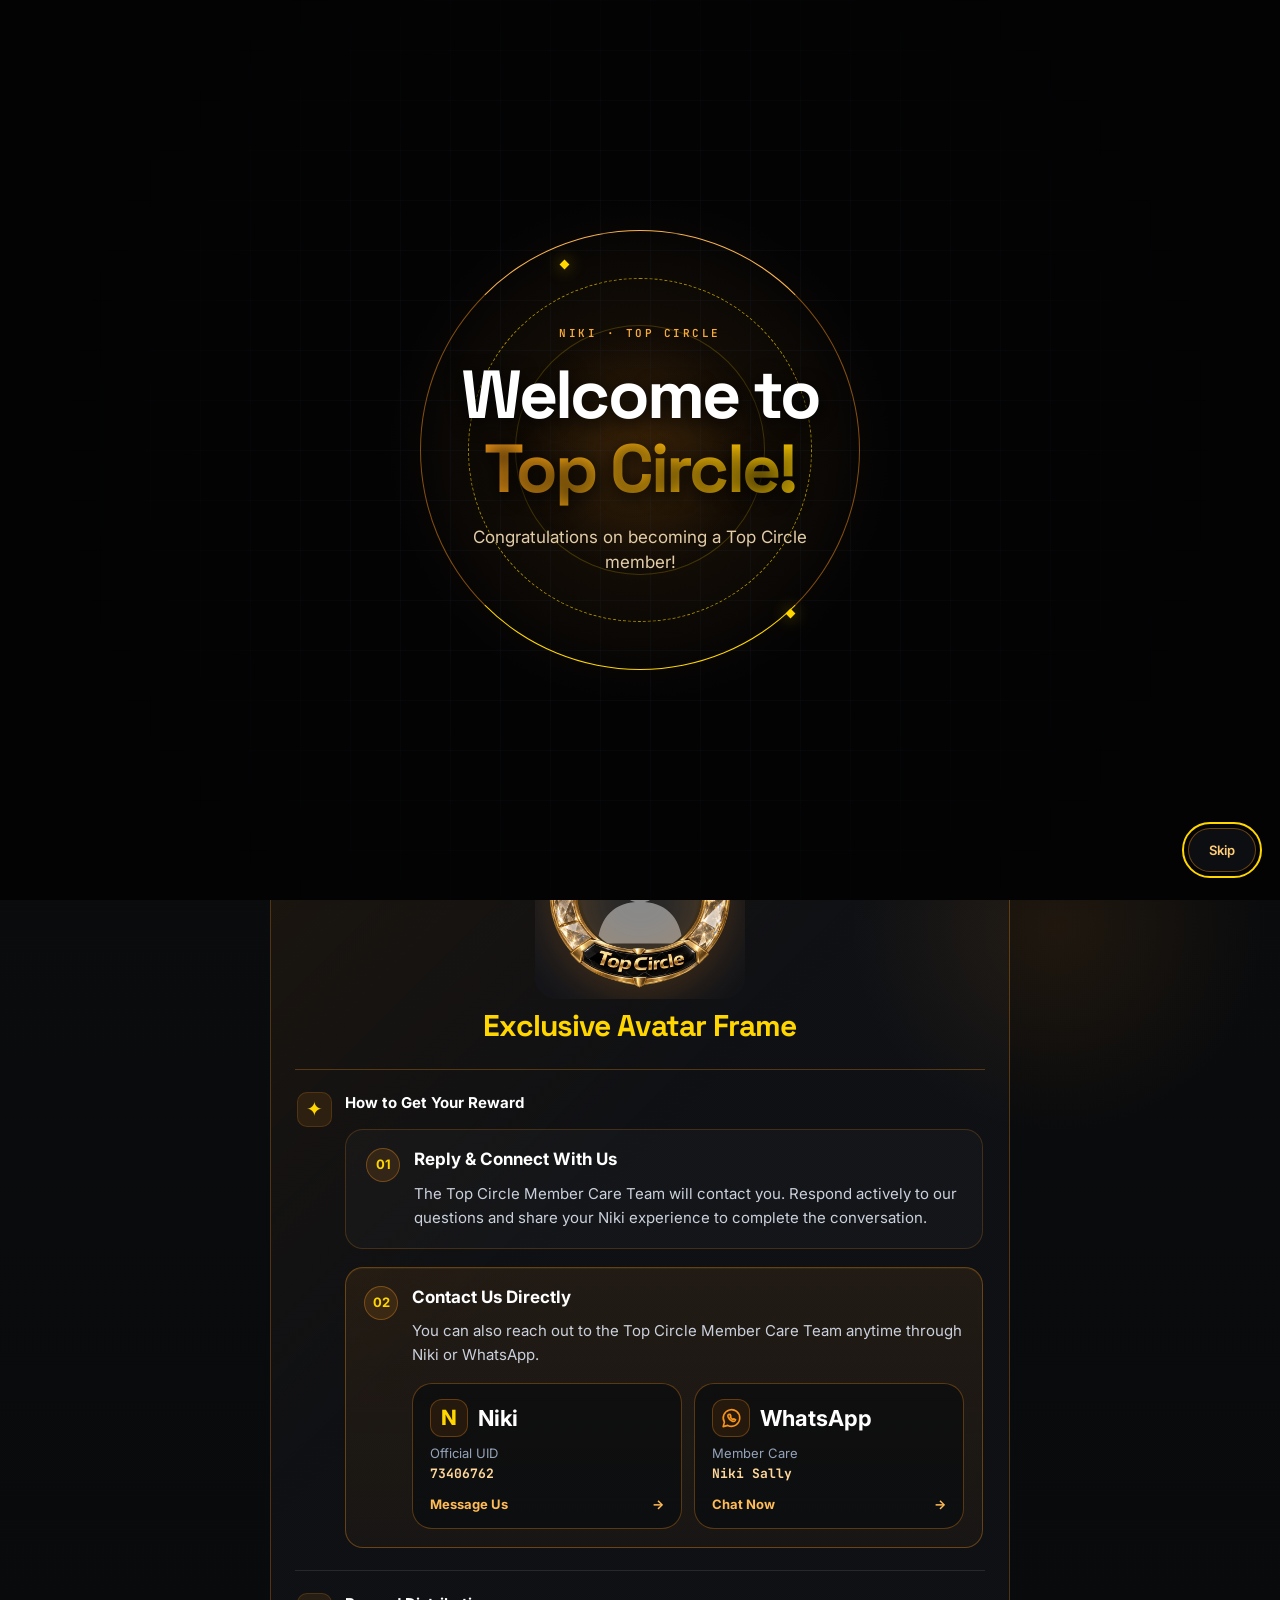
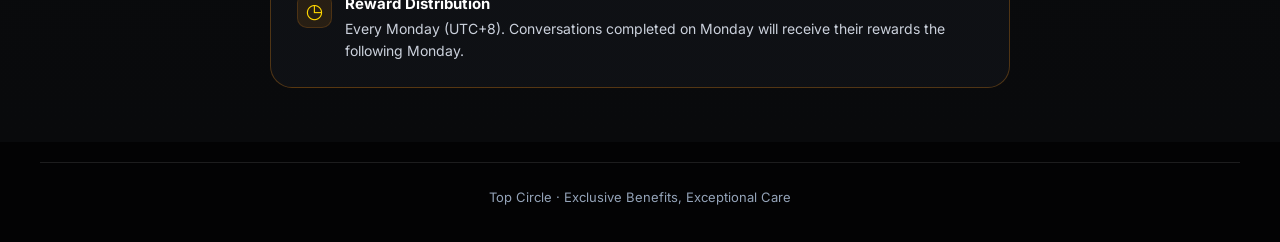
==== commit fd86767f: "Add files via upload" ====
--- a/index.html
+++ b/index.html
@@ -1,7 +1,7 @@
 <!DOCTYPE html>
 
 <html lang="en">
-<head><script>(function(){var supported=['en','zh-TW','fil','es','vi','ms','fr','ar'];function norm(s){s=(s||'').toLowerCase();if(s.startsWith('zh'))return 'zh-TW';if(s.startsWith('fil')||s.startsWith('tl'))return 'fil';return supported.find(x=>x.toLowerCase()===s)||supported.find(x=>s.startsWith(x.toLowerCase()+'-'))||null}var q=norm(new URLSearchParams(location.search).get('lang'));var saved=null;try{saved=norm(localStorage.getItem('tc-language'))}catch(e){}var browser=Array.from(navigator.languages||[navigator.language]).map(norm).find(Boolean);var code=q||saved||browser||'en';window.__tcLang=code;document.documentElement.lang=code;document.documentElement.dir=code==='ar'?'rtl':'ltr'})();</script>
+<head>
 <meta charset="utf-8"/>
 <meta content="width=device-width, initial-scale=1, viewport-fit=cover" name="viewport"/>
 <meta content="#030304" name="theme-color"/>
@@ -14,7 +14,7 @@
 <link href="styles.css" rel="stylesheet"/>
 </head>
 <body>
-<div aria-label="Welcome to Top Circle" aria-modal="true" class="splash" hidden="" id="welcomeSplash" role="dialog">
+<div aria-label="Welcome to Top Circle" aria-modal="true" class="splash" data-i18n-aria="splashAria" hidden="" id="welcomeSplash" role="dialog">
 <div aria-hidden="true" class="splash-grid"></div>
 <div aria-hidden="true" class="splash-orbit">
 <div class="splash-ring splash-ring-outer"></div>
@@ -27,8 +27,9 @@
 </div>
 <div aria-hidden="true" class="ambient ambient-top"></div>
 <header class="site-header container">
-<a aria-label="Top Circle, back to top" class="brand" href="#top"><span aria-hidden="true" class="brand-symbol">TC</span><span class="brand-label">TOP <em>CIRCLE</em></span></a>
-<label class="lang-wrap" for="langSelect"><span class="sr-only" data-i18n="language">Language</span><select aria-label="Language" id="langSelect"><option value="en">English</option><option value="zh-TW">繁體中文</option><option value="fil">Filipino</option><option value="es">Español</option><option value="vi">Tiếng Việt</option><option value="ms">Bahasa Melayu</option><option value="fr">Français</option><option value="ar">العربية</option></select></label></header>
+<a aria-label="Top Circle, back to top" class="brand" data-i18n-aria="brandHomeAria" href="#top"><span aria-hidden="true" class="brand-symbol">TC</span><span class="brand-label">TOP <em>CIRCLE</em></span></a>
+<label class="lang-wrap" for="langSelect"><span class="sr-only" data-i18n="language">Language</span><select aria-label="Language" data-i18n-aria="language" id="langSelect"><option data-i18n="languageEn" value="en">English</option><option data-i18n="languageZhTw" value="zh-TW">繁體中文</option><option data-i18n="languageFil" value="fil">Filipino</option><option data-i18n="languageEs" value="es">Español</option><option data-i18n="languageVi" value="vi">Tiếng Việt</option><option data-i18n="languageMs" value="ms">Bahasa Melayu</option><option data-i18n="languageFr" value="fr">Français</option><option data-i18n="languageAr" value="ar">العربية</option></select></label></header>
+<div aria-atomic="true" aria-live="polite" class="locale-status container" hidden="" id="localeStatus" role="status"><span class="locale-status-message" data-i18n="localeLoading" id="localeStatusMessage">Loading language…</span><button class="locale-status-retry" data-i18n="retry" hidden="" id="localeRetry" type="button">Retry</button></div>
 <main id="top">
 <section aria-labelledby="welcome-heading" class="welcome-content container">
 <div aria-hidden="true" class="welcome-accent"></div>
@@ -38,12 +39,12 @@
 <section class="section container" id="benefits">
 <div class="section-head"><div class="kicker" data-i18n="benefitsKicker">MEMBER PRIVILEGES / 01</div><h2 data-i18n="benefitsTitle">Two Key <span class="gold-text">Top Circle Benefits</span></h2></div>
 <div class="benefits-grid">
-<a class="benefit-card benefit-tile" id="birthdayBenefit" href="https://d29zebgdm6dgh6.cloudfront.net/linxini/Niki_Birthday_Party/Niki_Birthday_Party.html?lang=en" target="_blank" rel="noopener noreferrer" aria-label="Exclusive Birthday Party">
-<div class="benefit-tile-top"><div class="icon-tile"><svg aria-hidden="true" viewBox="0 0 24 24"><path d="M4 11h16v10H4zM4 16h16M3 11c1.5 2 3 2 4.5 0 1.5 2 3 2 4.5 0 1.5 2 3 2 4.5 0M8 11V7m4 4V7m4 4V7M8 5h.01M12 5h.01M16 5h.01"></path></svg></div><h3 data-i18n="birthdayTitle">Exclusive Birthday Party</h3></div>
+<a class="benefit-card benefit-tile" data-i18n-aria="birthdayTitle" id="birthdayBenefit" href="https://d29zebgdm6dgh6.cloudfront.net/linxini/Niki_Birthday_Party/Niki_Birthday_Party.html?lang=en" target="_blank" rel="noopener noreferrer" aria-label="Birthday Party">
+<div class="benefit-tile-top"><div class="icon-tile"><svg aria-hidden="true" viewBox="0 0 24 24"><path d="M4 11h16v10H4zM4 16h16M3 11c1.5 2 3 2 4.5 0 1.5 2 3 2 4.5 0 1.5 2 3 2 4.5 0M8 11V7m4 4V7m4 4V7M8 5h.01M12 5h.01M16 5h.01"></path></svg></div><h3 data-i18n="birthdayTitle">Birthday Party</h3></div>
 <div class="benefit-tile-action"><span data-i18n="viewDetails">View Details</span><span class="contact-action-arrow" aria-hidden="true">↗︎</span></div>
 </a>
-<a class="benefit-card benefit-tile" id="giftBenefit" href="https://d29zebgdm6dgh6.cloudfront.net/linxini/custom_gift/Custom_Gift.html?lang=en" target="_blank" rel="noopener noreferrer" aria-label="Free Custom Gift">
-<div class="benefit-tile-top"><div class="icon-tile"><svg aria-hidden="true" viewBox="0 0 24 24"><rect height="13" rx="1" width="18" x="3" y="8"></rect><path d="M3 12h18M12 8v13M7.2 8C3.4 8 4 3 7.5 3 10 3 12 8 12 8s2-5 4.5-5C20 3 20.6 8 16.8 8"></path></svg></div><h3 data-i18n="giftTitle">Free Custom Gift</h3></div>
+<a class="benefit-card benefit-tile" data-i18n-aria="giftTitle" id="giftBenefit" href="https://d29zebgdm6dgh6.cloudfront.net/linxini/custom_gift/Custom_Gift.html?lang=en" target="_blank" rel="noopener noreferrer" aria-label="Custom Gift">
+<div class="benefit-tile-top"><div class="icon-tile"><svg aria-hidden="true" viewBox="0 0 24 24"><rect height="13" rx="1" width="18" x="3" y="8"></rect><path d="M3 12h18M12 8v13M7.2 8C3.4 8 4 3 7.5 3 10 3 12 8 12 8s2-5 4.5-5C20 3 20.6 8 16.8 8"></path></svg></div><h3 data-i18n="giftTitle">Custom Gift</h3></div>
 <div class="benefit-tile-action"><span data-i18n="viewDetails">View Details</span><span class="contact-action-arrow" aria-hidden="true">↗︎</span></div>
 </a>
 </div>
@@ -58,9 +59,9 @@
 <div class="reward-bundle">
   <div class="reward-bundle-main">
     <div class="reward-bundle-visual">
-      <div class="frame-preview-box" aria-label="Top Circle golden crystal avatar frame worn over a gray default avatar" role="img">
+      <div class="frame-preview-box" aria-label="Top Circle golden crystal avatar frame worn over a gray default avatar" data-i18n-aria="framePreviewAria" role="img">
         <div class="sample-avatar sample-avatar-small"><img alt="" height="300" loading="lazy" src="assets/images/sample-avatar.svg" width="300"/></div>
-        <img alt="" class="crystal-frame" height="720" loading="lazy" src="assets/images/top-circle-avatar-frame.webp" width="720"/>
+        <img alt="" class="crystal-frame" data-fallback-src="assets/images/top-circle-avatar-frame-preview.webp" height="720" loading="lazy" src="assets/images/top-circle-avatar-frame.webp" width="720"/>
       </div>
     </div>
     <div class="reward-bundle-copy"><h3 data-i18n="rewardTitlePlain">Exclusive Avatar Frame</h3></div>
@@ -68,7 +69,18 @@
   <div class="reward-v14-rules">
     <div class="reward-v14-rule">
       <span class="reward-v14-icon" aria-hidden="true">✦</span>
-      <div><h4 data-i18n="eligTitle">How to Get Your Reward</h4><p data-i18n="eligBody">Actively participate in our conversations and answer our questions to receive an exclusive Top Circle Avatar Frame!</p></div>
+      <div><h4 data-i18n="eligTitle">How to Get Your Reward</h4><div class="reward-methods step-card-layout">
+<div class="reward-step-card reward-step-card--team"><div class="step-number">01</div><div class="step-content"><strong data-i18n="method1Title">Reply &amp; Connect With Us</strong><p data-i18n="method1Body">The Top Circle Member Care Team will reach out to you and invite you to share your Niki experience, thoughts, and answer a few questions about your journey with us.</p></div></div>
+<div class="reward-step-card reward-step-card--direct"><div class="step-number">02</div><div class="step-content"><strong data-i18n="method2Title">Contact Us Directly</strong><p data-i18n="method2Body">You can also reach out to the Top Circle Member Care Team anytime through Niki or WhatsApp.</p><div class="contact-v11" id="official-contact">
+    <div class="contact-v10-grid" id="direct-contact-channels">
+    <a class="contact-channel" data-i18n-aria="nikiContactAria" href="https://d2tx70chhmzs07.cloudfront.net/jump/rd_mobile/tools/jump?type=imchat&amp;params=773406762" aria-label="Contact Us on Niki">
+      <div class="channel-head"><span class="contact-v7-icon" aria-hidden="true">N</span><strong>Niki</strong></div><span class="channel-detail"><span data-i18n="uidLabel">Official UID</span><b dir="ltr">73406762</b></span><span class="channel-action"><span data-i18n="nikiCTA">Message Us</span><span class="contact-action-arrow" aria-hidden="true">→</span></span>
+    </a>
+    <a class="contact-channel" href="https://wa.me/8618646390081" target="_blank" rel="noopener noreferrer" data-i18n-aria="waAriaSally">
+      <div class="channel-head"><span class="contact-v7-icon whatsapp-v7-icon" aria-hidden="true"><svg viewBox="0 0 24 24"><path d="M20.6 11.6a8.6 8.6 0 0 1-12.5 7.6L3.3 20.5l1.3-4.7a8.6 8.6 0 1 1 16-4.2Z"></path><path d="M8.7 7.9c-.4.5-.8 1.2-.3 2.4.6 1.7 2.5 3.7 4.4 4.5 1.7.7 2.3.2 2.8-.5l.7-1.1-2-.9-.8.8a6.1 6.1 0 0 1-2.8-2.7l.7-.8-.9-1.9Z"></path></svg></span><strong>WhatsApp</strong></div><span class="channel-detail"><span data-i18n="memberCare">Member Care</span><b>Niki Sally</b></span><span class="channel-action"><span data-i18n="waCTA">Chat Now</span><span class="contact-action-arrow" aria-hidden="true">→</span></span>
+    </a>
+  </div>
+</div></div></div></div></div>
     </div>
     <div class="reward-v14-rule">
       <span class="reward-v14-icon" aria-hidden="true">◷</span>
@@ -76,18 +88,6 @@
     </div>
   </div>
 </div>
-<div class="contact-v11" id="official-contact">
-  <div class="contact-v10-header"><h3 data-i18n="contactIntroTitle">Contact Our Team</h3></div>
-  <div class="contact-v10-grid">
-    <a class="contact-channel" href="https://d2tx70chhmzs07.cloudfront.net/jump/rd_mobile/tools/jump?type=imchat&amp;params=773406762" aria-label="Contact Us on Niki">
-      <div class="channel-head"><span class="contact-v7-icon" aria-hidden="true">N</span><strong>Niki</strong></div><span class="channel-detail"><span data-i18n="uidLabel">Official Niki UID</span>: <b dir="ltr">73406762</b></span><span class="channel-action"><span data-i18n="nikiCTA">Contact Us on Niki</span><span class="contact-action-arrow" aria-hidden="true">↗︎</span></span>
-    </a>
-    <a class="contact-channel" href="https://wa.me/8618646390081" target="_blank" rel="noopener noreferrer" data-i18n-aria="waAriaSally">
-      <div class="channel-head"><span class="contact-v7-icon whatsapp-v7-icon" aria-hidden="true"><svg viewBox="0 0 24 24"><path d="M20.6 11.6a8.6 8.6 0 0 1-12.5 7.6L3.3 20.5l1.3-4.7a8.6 8.6 0 1 1 16-4.2Z"></path><path d="M8.7 7.9c-.4.5-.8 1.2-.3 2.4.6 1.7 2.5 3.7 4.4 4.5 1.7.7 2.3.2 2.8-.5l.7-1.1-2-.9-.8.8a6.1 6.1 0 0 1-2.8-2.7l.7-.8-.9-1.9Z"></path></svg></span><strong>WhatsApp</strong></div><span class="channel-detail">Niki Sally</span><span class="channel-action"><span data-i18n="waCTA">Contact Us on WhatsApp</span><span class="contact-action-arrow" aria-hidden="true">↗︎</span></span>
-    </a>
-  </div>
-</div>
-</div>
 </section>
 </main>
 <footer class="tc-page-footer container"><div class="tc-footer-rule" aria-hidden="true"></div><p data-i18n="footerTagline">Top Circle · Exclusive Benefits, Exceptional Care</p></footer>
--- a/styles.css
+++ b/styles.css
@@ -208,7 +208,7 @@
 #benefits .benefit-tile-action{display:flex;align-items:center;gap:7px;color:#F9A83D;font:600 13px Inter,sans-serif;margin-top:auto}
 #benefits .benefit-tile:hover{border-color:#F7931A;transform:translateY(-2px);box-shadow:0 0 20px -8px rgba(247,147,26,.4)}
 #benefits .benefit-tile:focus-visible,.contact-channel:focus-visible{outline:2px solid #FFD600;outline-offset:4px}
-.connect-flow{display:flex;flex-direction:column;gap:20px}
+.connect-flow{display:flex;flex-direction:column;gap:32px}
 .connect-intro,.reward-showcase,.contact-v10{width:100%;max-width:850px;margin-inline:auto}
 .reward-showcase{padding:20px 22px;display:flex;flex-direction:row;align-items:center;justify-content:center;gap:20px;min-width:0}
 .reward-showcase .showcase-heading{flex:1 1 auto;min-width:0;text-align:start}
@@ -219,7 +219,7 @@
 .contact-v10-header h3{font-size:clamp(22px,3.2vw,29px);margin:6px 0 4px}
 .contact-v10-header p{font-size:13px;margin:0;color:#94A3B8}
 .contact-v10-grid{display:grid;grid-template-columns:repeat(2,minmax(0,1fr));gap:12px}
-.contact-channel{min-width:0;min-height:173px;padding:20px;border:1px solid rgba(247,147,26,.34);border-radius:20px;background:#0F1115;display:flex;flex-direction:column;align-items:flex-start;gap:8px;text-decoration:none;color:#fff;transition:transform .2s,border-color .2s,background .2s}
+.contact-channel{min-width:0;min-height:140px;padding:16px;border:1px solid rgba(247,147,26,.34);border-radius:20px;background:#0F1115;display:flex;flex-direction:column;align-items:flex-start;gap:8px;text-decoration:none;color:#fff;transition:transform .2s,border-color .2s,background .2s}
 .contact-channel:hover{transform:translateY(-2px);border-color:#F7931A;background:#16181D}
 .contact-channel strong{font-size:17px;line-height:1.2}.channel-detail{color:#94A3B8;font-size:12px;min-width:0;overflow-wrap:anywhere}
 .channel-detail b{font-family:'JetBrains Mono',monospace;color:#FFD79B;white-space:nowrap}
@@ -345,7 +345,7 @@
 .reward-bundle{max-width:780px}
 .reward-bundle-main{gap:10px}
 .reward-v14-rules{margin-top:18px;border-top:1px solid rgba(247,147,26,.29)}
-.reward-v14-rule{display:flex;align-items:flex-start;gap:13px;padding:16px 2px 2px}
+.reward-v14-rule{display:flex;align-items:flex-start;gap:13px;padding:22px 2px 8px}
 .reward-v14-rule+.reward-v14-rule{border-top:1px solid rgba(255,255,255,.10);margin-top:14px}
 .reward-v14-icon{display:grid;place-items:center;flex:0 0 35px;width:35px;height:35px;background:rgba(247,147,26,.11);border:1px solid rgba(247,147,26,.18);border-radius:10px;color:#FFD600;font-size:20px;line-height:1}
 .reward-v14-rule h4{margin:0 0 4px;color:#fff;font:700 15px/1.4 Inter,system-ui,sans-serif}
@@ -372,3 +372,331 @@
 .tc-footer-rule{height:1px;background:linear-gradient(90deg,transparent,rgba(247,147,26,.38),transparent);width:100%;margin-bottom:24px}
 .tc-page-footer p{font:400 13px/1.6 'Inter',system-ui,sans-serif;color:#94A3B8;margin:0;overflow-wrap:anywhere}
 @media(max-width:700px){.tc-page-footer{padding-top:32px;padding-bottom:calc(30px + env(safe-area-inset-bottom,0px))}.tc-footer-rule{margin-bottom:18px}.tc-page-footer p{font-size:12px}}
+/* V17: remove duplicate divider above brand footer */
+.connect-section{border-bottom:0}
+.tc-page-footer{padding-top:20px}
+@media(max-width:700px){.tc-page-footer{padding-top:18px}}
+/* V18: single understated gray footer divider; no gold footer line */
+.tc-footer-rule{background:rgba(255,255,255,.10)}
+
+/* V19: compact, icon-aligned benefit titles; no continuous card sheen. */
+#benefits .benefit-tile-top{display:flex;align-items:center;gap:12px;min-width:0;}
+#benefits .benefit-tile-top h3{margin:0;min-width:0;overflow-wrap:anywhere;line-height:1.25;}
+#benefits .benefit-tile{min-height:132px;justify-content:space-between;}
+#benefits .benefit-tile .icon-tile{flex:0 0 44px;width:44px;height:44px;}
+#benefits .benefit-tile-action{margin-top:auto;}
+.contact-v10-header p{display:block;color:#94A3B8;font-size:13px;line-height:1.6;max-width:660px;margin:8px 0 0;}
+@media(max-width:700px){
+  #benefits .benefit-tile{min-height:116px;padding:14px 12px;}
+  #benefits .benefit-tile-top{gap:9px;align-items:center;}
+  #benefits .benefit-tile-top h3{margin:0;font-size:clamp(13px,3.5vw,15px);line-height:1.28;}
+  #benefits .benefit-tile .icon-tile{flex-basis:38px;width:38px;height:38px;}
+  #benefits .benefit-tile-action{font-size:12px;}
+  .contact-v10-header p{font-size:12.5px;margin-top:6px;}
+}
+@media(max-width:360px){
+  #benefits .benefit-tile-top{gap:7px;}
+  #benefits .benefit-tile-top h3{font-size:13px;}
+  #benefits .benefit-tile .icon-tile{width:34px;height:34px;flex-basis:34px;}
+}
+[dir="rtl"] #benefits .benefit-tile-top{flex-direction:row;}
+
+/* V23 spacing optimization */
+.reward-methods p{margin:0 0 18px;line-height:1.55;}
+.reward-methods p:nth-of-type(2){margin-bottom:10px;}
+#direct-contact-channels{margin-top:18px;}
+.contact-channel{padding:18px 20px;min-height:120px;}
+.channel-head strong{font-size:22px;}
+@media(max-width:700px){.reward-methods p{margin-bottom:16px}.contact-channel{padding:14px 16px;min-height:108px}.channel-head strong{font-size:18px}}
+
+/* V25 Step Card layout */
+.step-card-layout{display:flex;flex-direction:column;gap:18px;margin-top:16px}
+.reward-step-card{
+  display:flex;
+  align-items:flex-start;
+  gap:14px;
+  padding:18px 20px;
+  background:rgba(255,255,255,.025);
+  border:1px solid rgba(247,147,26,.20);
+  border-radius:18px;
+}
+.step-number{
+  flex:0 0 34px;
+  width:34px;height:34px;
+  display:grid;place-items:center;
+  border-radius:50%;
+  background:rgba(247,147,26,.12);
+  border:1px solid rgba(247,147,26,.35);
+  color:#FFD600;
+  font-weight:700;
+  font-size:13px;
+}
+.step-content strong{
+  display:block;
+  color:#fff;
+  font-size:17px;
+  line-height:1.4;
+  margin-bottom:8px;
+}
+.step-content p{
+  margin:0;
+  color:#CBD1DC;
+  font-size:15px;
+  line-height:1.6;
+}
+@media(max-width:700px){
+ .step-card-layout{gap:14px;margin-top:14px}
+ .reward-step-card{padding:15px 14px;gap:11px;border-radius:16px}
+ .step-number{width:30px;height:30px;flex-basis:30px;font-size:12px}
+ .step-content strong{font-size:14px;margin-bottom:5px}
+ .step-content p{font-size:12.5px;line-height:1.55}
+}
+
+
+/* V26 direct-contact step card refinement */
+.reward-step-card{display:block;}
+.reward-step-card .step-content{width:100%;}
+.step-number{display:none !important;}
+.reward-step-card--team{background:rgba(255,255,255,.022);}
+.reward-step-card--direct{background:linear-gradient(180deg, rgba(247,147,26,.085) 0%, rgba(247,147,26,.045) 100%);border-color:rgba(247,147,26,.34);box-shadow:inset 0 1px 0 rgba(255,214,0,.06);}
+.reward-step-card--team .step-content strong,.reward-step-card--direct .step-content strong{margin-bottom:10px;}
+.reward-step-card--direct .step-content p{margin-bottom:16px;}
+.reward-step-card--direct #official-contact{margin-top:4px;}
+.reward-step-card--direct #direct-contact-channels{margin-top:0;}
+.reward-step-card--direct .contact-v10-grid{gap:12px;}
+.reward-step-card--direct .contact-channel{background:rgba(8,10,14,.62);border-color:rgba(247,147,26,.32);min-height:112px;}
+.reward-step-card--direct .contact-channel:hover{background:rgba(17,20,25,.92);}
+@media(max-width:700px){.reward-step-card--direct .step-content p{margin-bottom:14px;}.reward-step-card--direct .contact-v10-grid{gap:10px;}.reward-step-card--direct .contact-channel{min-height:104px;}}
+
+
+/* V27 restore orange step numbers and remove white inline numerals */
+.reward-step-card{display:flex;align-items:flex-start;gap:14px;}
+.reward-step-card .step-content{width:auto;flex:1;}
+.step-number{display:grid !important;flex:0 0 34px;width:34px;height:34px;place-items:center;border-radius:50%;background:rgba(247,147,26,.12);border:1px solid rgba(247,147,26,.35);color:#FFD600;font-weight:700;font-size:13px;}
+@media(max-width:700px){.reward-step-card{gap:11px;}.step-number{width:30px;height:30px;flex-basis:30px;font-size:12px;}}
+
+
+/* V29 expanded direct contact cards */
+.reward-step-card--direct {
+  padding-left: 18px;
+  padding-right: 18px;
+}
+.reward-step-card--direct .contact-v10-grid {
+  gap: 14px;
+  width: 100%;
+}
+.reward-step-card--direct .contact-channel {
+  min-height: 126px;
+  padding: 18px 18px;
+}
+.reward-step-card--direct .channel-action {
+  display:flex;
+  justify-content:space-between;
+  align-items:center;
+  gap:8px;
+}
+.reward-step-card--direct .channel-action > span:first-child {
+  flex:1;
+}
+@media(max-width:700px){
+ .reward-step-card--direct .contact-channel{
+   min-height:118px;
+   padding:16px;
+ }
+}
+
+
+/* V30 final contact card fix */
+.reward-step-card .step-content strong {
+  display:flex;
+  align-items:center;
+  gap:0;
+}
+.reward-step-card--direct .contact-v10-grid {
+  width:100%;
+  grid-template-columns:repeat(2,minmax(0,1fr));
+  gap:12px;
+}
+.reward-step-card--direct .contact-channel {
+  min-width:0;
+  padding:18px 16px;
+  overflow:hidden;
+}
+.reward-step-card--direct .channel-head strong {
+  white-space:nowrap;
+  font-size:22px;
+}
+.reward-step-card--direct .channel-action {
+  display:flex;
+  align-items:center;
+  justify-content:space-between;
+  gap:8px;
+  width:100%;
+}
+.reward-step-card--direct .channel-action > span:first-child {
+  min-width:0;
+  overflow-wrap:anywhere;
+}
+.reward-step-card--direct .contact-action-arrow {
+  flex:0 0 auto;
+}
+.reward-step-card--direct .channel-detail {
+  overflow-wrap:anywhere;
+}
+@media(max-width:700px){
+ .reward-step-card--direct .contact-channel{padding:16px 12px;}
+ .reward-step-card--direct .channel-head strong{font-size:19px;}
+}
+
+/* V31 mobile contact fixes: preserve two columns and contain long labels. */
+.reward-step-card .step-content{
+  min-width:0;
+}
+@media(max-width:700px){
+  .reward-step-card--direct{
+    display:grid;
+    grid-template-columns:30px minmax(0,1fr);
+    column-gap:11px;
+  }
+  .reward-step-card--direct .step-content{
+    display:contents;
+  }
+  .reward-step-card--direct .step-content > strong,
+  .reward-step-card--direct .step-content > p{
+    grid-column:2;
+  }
+  .reward-step-card--direct #official-contact{
+    grid-column:1 / -1;
+    width:100%;
+    min-width:0;
+  }
+  .reward-step-card--direct .contact-v10-grid{
+    grid-template-columns:minmax(0,44fr) minmax(0,56fr);
+    gap:8px;
+  }
+  .reward-step-card--direct .contact-channel{
+    width:100%;
+    min-width:0;
+    padding:14px 10px;
+  }
+  .reward-step-card--direct .channel-head{
+    width:100%;
+    min-width:0;
+    gap:7px;
+  }
+  .reward-step-card--direct .contact-v7-icon{
+    width:24px!important;
+    height:24px!important;
+    font-size:16px;
+    border-radius:8px;
+  }
+  .reward-step-card--direct .whatsapp-v7-icon svg{
+    width:16px;
+    height:16px;
+  }
+  .reward-step-card--direct .channel-head strong{
+    min-width:0;
+    white-space:nowrap;
+    font-size:clamp(14px,4vw,17px);
+    letter-spacing:-.02em;
+  }
+}
+
+/* Locale loading, error recovery, and touch-accessibility states */
+.locale-status[hidden]{display:none}
+.locale-status{
+  display:flex;
+  align-items:center;
+  justify-content:space-between;
+  gap:16px;
+  min-height:48px;
+  margin-top:12px;
+  padding:10px 14px;
+  border:1px solid rgba(247,147,26,.35);
+  border-radius:12px;
+  background:#16181D;
+  color:#f4e4ca;
+  font-size:13px;
+}
+.locale-status.is-error{border-color:rgba(255,90,95,.7);color:#ffd8da}
+.locale-status.is-success{border-color:rgba(255,214,0,.45);color:#ffe99a}
+.locale-status-retry{
+  flex:none;
+  min-width:72px;
+  min-height:44px;
+  padding:8px 16px;
+  border:1px solid #F7931A;
+  border-radius:999px;
+  background:rgba(247,147,26,.12);
+  color:#ffd18b;
+  font:600 13px Inter,system-ui,sans-serif;
+  cursor:pointer;
+}
+.locale-status-retry:hover{background:rgba(247,147,26,.22)}
+.locale-status-retry:active{transform:scale(.98)}
+.locale-status-retry:focus-visible{outline:2px solid #FFD600;outline-offset:3px}
+.brand{min-height:44px}
+.brand,.benefit-tile,.contact-channel,.splash-skip,.locale-status-retry,.lang-wrap select{
+  touch-action:manipulation;
+}
+.benefit-tile:active,.contact-channel:active,.brand:active{transform:scale(.98)}
+@media(max-width:700px){
+  .locale-status{width:calc(100% - 36px);margin-top:8px;padding-inline:12px}
+}
+@media(prefers-reduced-motion:reduce){
+  .locale-status-retry:active,.benefit-tile:active,.contact-channel:active,.brand:active{transform:none}
+}
+
+/* V32 concise contact copy and optical title alignment. */
+.reward-step-card--direct .channel-head{
+  align-items:center;
+}
+.reward-step-card--direct .channel-head strong{
+  align-self:center;
+  margin:0!important;
+  line-height:1!important;
+}
+.reward-step-card--direct .channel-detail{
+  display:flex;
+  flex-direction:column;
+  align-items:flex-start;
+  gap:2px;
+  width:100%;
+  line-height:1.35;
+}
+.reward-step-card--direct .channel-detail > span,
+.reward-step-card--direct .channel-detail > b{
+  display:block;
+  white-space:nowrap;
+}
+.reward-step-card--direct .channel-action{
+  white-space:nowrap;
+  overflow-wrap:normal;
+}
+@media(max-width:360px){
+  .reward-step-card--direct{
+    padding-inline:10px;
+  }
+  .reward-step-card--direct .contact-v10-grid{
+    gap:6px;
+  }
+  .reward-step-card--direct .contact-channel{
+    padding-inline:7px;
+  }
+  .reward-step-card--direct .contact-v7-icon{
+    width:20px!important;
+    height:20px!important;
+    font-size:14px;
+    border-radius:7px;
+  }
+  .reward-step-card--direct .whatsapp-v7-icon svg{
+    width:14px;
+    height:14px;
+  }
+  .reward-step-card--direct .channel-head{
+    gap:3px;
+  }
+  .reward-step-card--direct .channel-head strong{
+    font-size:12px;
+  }
+}
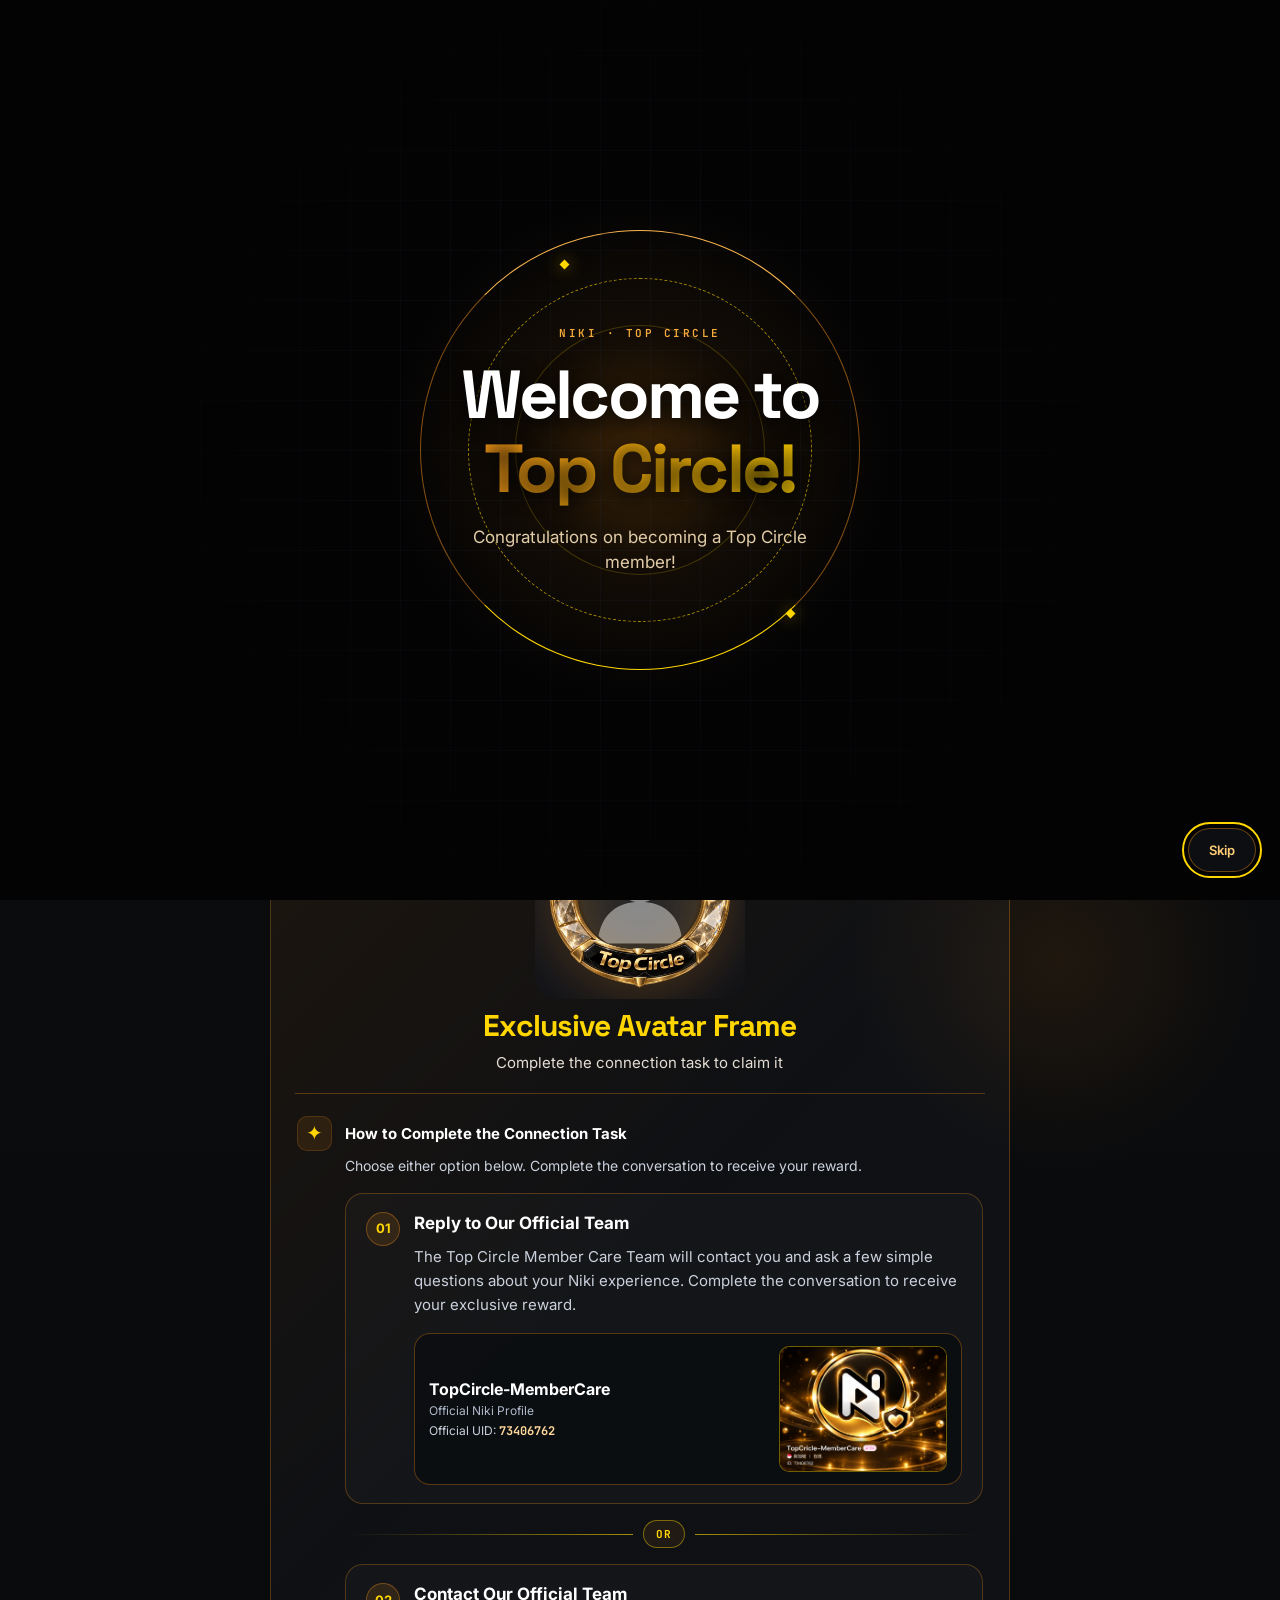
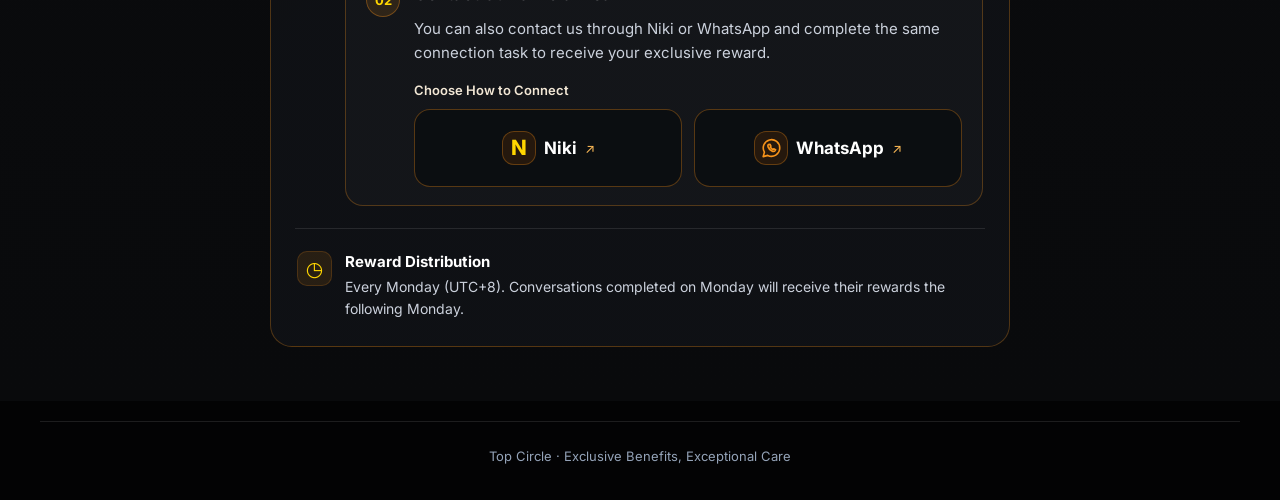
==== commit 58223a7c: "Add files via upload" ====
--- a/index.html
+++ b/index.html
@@ -53,8 +53,8 @@
 <div class="container connect-flow">
 <div class="connect-intro">
 <div class="kicker" data-i18n="careKicker">MEMBER CARE / 02</div>
-<h2 data-i18n="careTitle">Connect With Us &amp; <span class="gold-text">Get Rewarded!</span></h2>
-<p data-i18n="careIntro">Our <strong>Top Circle Member Care Team</strong> is reaching out to stay connected with you and learn more about your Niki experience.</p>
+<h2 data-i18n="careTitle">Connect to <span class="gold-text">Claim Your Reward!</span></h2>
+<p data-i18n="careIntro">Connect with the <strong>Top Circle Member Care Team</strong>, share your Niki experience, and complete a short conversation to receive an exclusive avatar frame reward!</p>
 </div>
 <div class="reward-bundle">
   <div class="reward-bundle-main">
@@ -64,20 +64,21 @@
         <img alt="" class="crystal-frame" data-fallback-src="assets/images/top-circle-avatar-frame-preview.webp" height="720" loading="lazy" src="assets/images/top-circle-avatar-frame.webp" width="720"/>
       </div>
     </div>
-    <div class="reward-bundle-copy"><h3 data-i18n="rewardTitlePlain">Exclusive Avatar Frame</h3></div>
+    <div class="reward-bundle-copy"><h3 data-i18n="rewardTitlePlain">Exclusive Avatar Frame</h3><p data-i18n="rewardLead">Complete the connection task to claim it</p></div>
   </div>
   <div class="reward-v14-rules">
     <div class="reward-v14-rule">
       <span class="reward-v14-icon" aria-hidden="true">✦</span>
-      <div><h4 data-i18n="eligTitle">How to Get Your Reward</h4><div class="reward-methods step-card-layout">
-<div class="reward-step-card reward-step-card--team"><div class="step-number">01</div><div class="step-content"><strong data-i18n="method1Title">Reply &amp; Connect With Us</strong><p data-i18n="method1Body">The Top Circle Member Care Team will reach out to you and invite you to share your Niki experience, thoughts, and answer a few questions about your journey with us.</p></div></div>
-<div class="reward-step-card reward-step-card--direct"><div class="step-number">02</div><div class="step-content"><strong data-i18n="method2Title">Contact Us Directly</strong><p data-i18n="method2Body">You can also reach out to the Top Circle Member Care Team anytime through Niki or WhatsApp.</p><div class="contact-v11" id="official-contact">
+      <div><h4 data-i18n="eligTitle">How to Complete the Connection Task</h4><p class="reward-methods-intro" data-i18n="eligIntro">Choose either option below. Complete the conversation to receive your reward.</p><div class="reward-methods step-card-layout">
+<div class="reward-step-card reward-step-card--team"><div class="step-number">01</div><div class="step-content"><div class="method-copy"><strong data-i18n="method1Title">Reply to Our Official Team</strong><p data-i18n="method1Body">The Top Circle Member Care Team will contact you and ask a few simple questions about your Niki experience. Complete the conversation to receive your exclusive reward.</p></div><div class="official-profile-card"><div class="official-profile-copy"><b>TopCircle-MemberCare</b><span data-i18n="officialProfileLabel">Official Niki Profile</span><span><span data-i18n="uidLabel">Official UID</span>: <strong>73406762</strong></span></div><figure class="official-profile-media"><img alt="Niki official Top Circle Member Care profile, UID 73406762" data-i18n-attr="alt:officialProfileAlt" decoding="sync" fetchpriority="high" height="1086" src="assets/images/niki-member-care-profile.png" width="1448"/></figure></div></div></div>
+<div class="method-or"><span aria-hidden="true"></span><b data-i18n="or">OR</b><span aria-hidden="true"></span></div>
+<div class="reward-step-card reward-step-card--direct"><div class="step-number">02</div><div class="step-content"><strong data-i18n="method2Title">Contact Our Official Team</strong><p data-i18n="method2Body">You can also contact us through Niki or WhatsApp and complete the same connection task to receive your exclusive reward.</p><h5 class="contact-choice-heading" data-i18n="contactIntroTitle">Choose How to Connect</h5><div class="contact-v11" id="official-contact">
     <div class="contact-v10-grid" id="direct-contact-channels">
     <a class="contact-channel" data-i18n-aria="nikiContactAria" href="https://d2tx70chhmzs07.cloudfront.net/jump/rd_mobile/tools/jump?type=imchat&amp;params=773406762" aria-label="Contact Us on Niki">
-      <div class="channel-head"><span class="contact-v7-icon" aria-hidden="true">N</span><strong>Niki</strong></div><span class="channel-detail"><span data-i18n="uidLabel">Official UID</span><b dir="ltr">73406762</b></span><span class="channel-action"><span data-i18n="nikiCTA">Message Us</span><span class="contact-action-arrow" aria-hidden="true">→</span></span>
+      <div class="channel-head"><span class="contact-v7-icon" aria-hidden="true">N</span><strong>Niki</strong><span class="contact-action-arrow" aria-hidden="true">↗</span></div>
     </a>
     <a class="contact-channel" href="https://wa.me/8618646390081" target="_blank" rel="noopener noreferrer" data-i18n-aria="waAriaSally">
-      <div class="channel-head"><span class="contact-v7-icon whatsapp-v7-icon" aria-hidden="true"><svg viewBox="0 0 24 24"><path d="M20.6 11.6a8.6 8.6 0 0 1-12.5 7.6L3.3 20.5l1.3-4.7a8.6 8.6 0 1 1 16-4.2Z"></path><path d="M8.7 7.9c-.4.5-.8 1.2-.3 2.4.6 1.7 2.5 3.7 4.4 4.5 1.7.7 2.3.2 2.8-.5l.7-1.1-2-.9-.8.8a6.1 6.1 0 0 1-2.8-2.7l.7-.8-.9-1.9Z"></path></svg></span><strong>WhatsApp</strong></div><span class="channel-detail"><span data-i18n="memberCare">Member Care</span><b>Niki Sally</b></span><span class="channel-action"><span data-i18n="waCTA">Chat Now</span><span class="contact-action-arrow" aria-hidden="true">→</span></span>
+      <div class="channel-head"><span class="contact-v7-icon whatsapp-v7-icon" aria-hidden="true"><svg viewBox="0 0 24 24"><path d="M20.6 11.6a8.6 8.6 0 0 1-12.5 7.6L3.3 20.5l1.3-4.7a8.6 8.6 0 1 1 16-4.2Z"></path><path d="M8.7 7.9c-.4.5-.8 1.2-.3 2.4.6 1.7 2.5 3.7 4.4 4.5 1.7.7 2.3.2 2.8-.5l.7-1.1-2-.9-.8.8a6.1 6.1 0 0 1-2.8-2.7l.7-.8-.9-1.9Z"></path></svg></span><strong>WhatsApp</strong><span class="contact-action-arrow" aria-hidden="true">↗</span></div>
     </a>
   </div>
 </div></div></div></div></div>
--- a/styles.css
+++ b/styles.css
@@ -700,3 +700,432 @@
     font-size:12px;
   }
 }
+
+/* V33 final cascade: localized labels may wrap; identifiers stay intact. */
+.reward-step-card--direct .contact-channel{height:100%}
+.reward-step-card--direct .channel-detail > span{
+  white-space:normal;
+  overflow-wrap:anywhere;
+}
+.reward-step-card--direct .channel-detail > b{white-space:nowrap}
+.reward-step-card--direct .channel-action{
+  display:grid;
+  grid-template-columns:minmax(0,1fr) auto;
+  align-items:end;
+  gap:6px;
+  width:100%;
+  margin-top:auto!important;
+  white-space:normal;
+  overflow-wrap:normal;
+}
+.reward-step-card--direct .channel-action > span:first-child{
+  min-width:0;
+  white-space:normal;
+  overflow-wrap:anywhere;
+  word-break:normal;
+  hyphens:auto;
+  line-height:1.3;
+}
+.reward-step-card--direct .contact-action-arrow{
+  align-self:end;
+  line-height:1.3;
+}
+@media(max-width:700px){
+  .reward-step-card--direct .channel-action{font-size:clamp(12px,3.2vw,13px)}
+}
+@media(max-width:380px){
+  .reward-step-card--direct .contact-v10-grid{grid-template-columns:minmax(0,42fr) minmax(0,58fr)}
+}
+@media(min-width:361px) and (max-width:380px){
+  .reward-step-card--direct .contact-v7-icon{width:22px!important;height:22px!important}
+  .reward-step-card--direct .channel-head{gap:5px}
+  .reward-step-card--direct .channel-head strong{font-size:14px}
+}
+@media(max-width:360px){
+  .reward-step-card--direct .channel-head strong{font-size:11.5px}
+}
+
+/* V34 Member Care task choice, official profile preview, and compact contacts. */
+.reward-methods-intro{
+  margin:4px 0 0;
+  color:#CBD1DC;
+  font-size:14px;
+  line-height:1.55;
+}
+.reward-step-card--team,
+.reward-step-card--direct{
+  background:rgba(255,255,255,.025);
+  border-color:rgba(247,147,26,.28);
+  box-shadow:none;
+}
+.reward-step-card--team .step-content{
+  display:grid;
+  grid-template-columns:minmax(0,72fr) minmax(120px,28fr);
+  align-items:center;
+  gap:20px;
+  direction:ltr;
+}
+.reward-step-card--team .method-copy{min-width:0;direction:ltr}
+[dir="rtl"] .reward-step-card--team .method-copy{direction:rtl;text-align:right}
+.official-profile-media{
+  width:100%;
+  max-width:190px;
+  margin:0;
+  justify-self:end;
+}
+.official-profile-media img{
+  display:block;
+  width:100%;
+  height:auto;
+  aspect-ratio:4 / 3;
+  object-fit:contain;
+  border:1px solid rgba(255,214,0,.42);
+  border-radius:14px;
+  background:#090704;
+  box-shadow:0 0 18px -10px rgba(255,214,0,.55);
+}
+.method-or{
+  display:grid;
+  grid-template-columns:minmax(24px,1fr) auto minmax(24px,1fr);
+  align-items:center;
+  gap:10px;
+  margin:-2px 4px;
+}
+.method-or > span{height:1px;background:linear-gradient(90deg,transparent,rgba(255,214,0,.62))}
+.method-or > span:last-child{background:linear-gradient(90deg,rgba(255,214,0,.62),transparent)}
+.method-or b{
+  display:inline-flex;
+  align-items:center;
+  justify-content:center;
+  min-width:42px;
+  min-height:28px;
+  padding:4px 12px;
+  border:1px solid rgba(255,214,0,.42);
+  border-radius:999px;
+  background:rgba(247,147,26,.08);
+  color:#FFD600;
+  font:700 11px/1 'JetBrains Mono',monospace;
+  letter-spacing:.08em;
+}
+.contact-choice-heading{
+  margin:2px 0 10px;
+  color:#F2E7D5;
+  font:600 13px/1.4 Inter,system-ui,sans-serif;
+}
+.reward-step-card--direct .contact-channel{
+  min-height:0!important;
+  padding:14px!important;
+  gap:7px!important;
+}
+.reward-step-card--direct .channel-head{gap:9px}
+.reward-step-card--direct .contact-v7-icon{width:34px!important;height:34px!important}
+.reward-step-card--direct .channel-head strong{font-size:17px}
+.channel-description{
+  flex:1;
+  margin:0;
+  color:#AEB8C8;
+  font-size:12px;
+  line-height:1.45;
+  overflow-wrap:normal;
+  word-break:normal;
+  hyphens:auto;
+}
+.reward-step-card--direct .channel-action{font-size:12.5px}
+[dir="rtl"] .channel-description{text-align:right}
+
+@media(max-width:700px){
+  .reward-methods-intro{font-size:12.5px}
+  .reward-step-card--team .step-content{
+    grid-template-columns:minmax(0,62fr) minmax(82px,38fr);
+    gap:10px;
+  }
+  .official-profile-media{max-width:120px}
+  .official-profile-media img{border-radius:12px}
+  .reward-step-card--direct .step-content > .contact-choice-heading{grid-column:2}
+  .reward-step-card--direct .contact-channel{padding:11px 9px!important;gap:6px!important}
+  .reward-step-card--direct .contact-v7-icon{width:26px!important;height:26px!important}
+  .reward-step-card--direct .channel-head{gap:5px}
+  .reward-step-card--direct .channel-head strong{font-size:clamp(12px,3.5vw,15px)}
+  .channel-description{font-size:10.5px;line-height:1.38}
+  .reward-step-card--direct .channel-action{font-size:11px}
+}
+@media(max-width:360px){
+  .reward-step-card--team{padding-inline:10px}
+  .reward-step-card--team .step-content{
+    grid-template-columns:minmax(0,60fr) minmax(72px,40fr);
+    gap:8px;
+  }
+  .official-profile-media{max-width:96px}
+  .reward-step-card--direct .contact-channel{padding-inline:7px!important}
+  .reward-step-card--direct .contact-v7-icon{width:20px!important;height:20px!important}
+  .channel-description{font-size:10px}
+  .reward-step-card--direct .channel-action{font-size:10.5px}
+}
+
+/* V34 narrow-screen width recovery: keep both methods readable and side-by-side. */
+@media(max-width:700px){
+  .reward-v14-rule:first-child{
+    display:grid;
+    grid-template-columns:31px minmax(0,1fr);
+    column-gap:10px;
+  }
+  .reward-v14-rule:first-child > div{display:contents}
+  .reward-v14-rule:first-child > div > h4,
+  .reward-v14-rule:first-child > div > .reward-methods-intro{grid-column:2}
+  .reward-v14-rule:first-child > div > .reward-methods{
+    grid-column:1 / -1;
+    width:100%;
+  }
+  .reward-step-card{
+    position:relative;
+    display:block;
+  }
+  .reward-step-card .step-number{
+    position:absolute;
+    top:14px;
+    left:12px;
+    z-index:1;
+  }
+  .reward-step-card .step-content{
+    display:block;
+    width:100%;
+  }
+  .reward-step-card--team .step-content{
+    display:grid;
+    grid-template-columns:minmax(0,62fr) minmax(82px,38fr);
+    gap:10px;
+  }
+  .reward-step-card--team .method-copy > strong,
+  .reward-step-card--direct .step-content > strong{
+    min-height:30px;
+    padding-left:42px;
+  }
+  .reward-step-card--direct .step-content > .contact-choice-heading,
+  .reward-step-card--direct #official-contact{width:100%}
+}
+@media(max-width:360px){
+  .reward-step-card--team .step-content{
+    grid-template-columns:minmax(0,61fr) minmax(76px,39fr);
+    gap:8px;
+  }
+  .reward-step-card .step-number{left:10px}
+  .reward-step-card--team .method-copy > strong,
+  .reward-step-card--direct .step-content > strong{padding-left:40px}
+}
+.reward-step-card--direct .channel-action > span:first-child{
+  overflow-wrap:normal;
+  word-break:normal;
+  hyphens:none;
+}
+
+/* V35 Member Care refinement: balanced headings, equal contact cards, mobile stack. */
+.reward-v14-rule:first-child > div > h4{
+  min-height:35px;
+  display:flex;
+  align-items:center;
+}
+.reward-step-card--direct .contact-v10-grid{
+  align-items:stretch;
+  grid-template-columns:repeat(2,minmax(0,1fr));
+}
+.reward-step-card--direct .contact-channel{
+  min-height:104px!important;
+  height:100%;
+  align-items:center;
+  justify-content:center;
+  text-align:center;
+  padding:14px 12px!important;
+  gap:10px!important;
+}
+.reward-step-card--direct .channel-head{
+  width:100%;
+  justify-content:center;
+  align-items:center;
+}
+.reward-step-card--direct .channel-action{
+  display:flex;
+  width:100%;
+  margin-top:0!important;
+  justify-content:center;
+  align-items:center;
+  gap:6px;
+  text-align:center;
+}
+.reward-step-card--direct .contact-action-arrow{align-self:center}
+
+@media(max-width:700px){
+  .reward-v14-rule:first-child > div > h4{min-height:31px}
+  .reward-step-card--team .step-content{
+    display:flex;
+    flex-direction:column;
+    align-items:stretch;
+    gap:14px;
+  }
+  .reward-step-card--team .method-copy{width:100%}
+  .official-profile-media{
+    width:clamp(150px,56vw,220px);
+    max-width:100%;
+    margin-inline:auto;
+    justify-self:auto;
+  }
+  .reward-step-card--direct .contact-channel{
+    min-height:92px!important;
+    padding:12px 8px!important;
+    gap:8px!important;
+  }
+}
+@media(max-width:360px){
+  .official-profile-media{width:clamp(140px,55vw,180px)}
+  .reward-step-card--direct .contact-channel{min-height:88px!important}
+}
+
+/* V36 unified Member Care profile and contact rows. */
+.reward-step-card--team,
+.reward-step-card--direct{
+  padding-inline:20px;
+}
+.reward-step-card--team .step-content{
+  display:block;
+  width:100%;
+}
+.official-profile-card{
+  display:grid;
+  grid-template-columns:minmax(0,1fr) minmax(120px,168px);
+  align-items:center;
+  gap:18px;
+  width:100%;
+  margin-top:16px;
+  padding:12px 14px;
+  border:1px solid rgba(247,147,26,.32);
+  border-radius:16px;
+  background:rgba(8,10,14,.62);
+}
+.official-profile-copy{
+  min-width:0;
+  display:flex;
+  flex-direction:column;
+  align-items:flex-start;
+  gap:4px;
+  color:#AEB8C8;
+  font-size:12px;
+  line-height:1.4;
+  text-align:left;
+}
+.official-profile-copy > b{
+  max-width:100%;
+  color:#fff;
+  font-size:16px;
+  line-height:1.25;
+  overflow-wrap:anywhere;
+}
+.official-profile-copy > span:last-child{
+  color:#CBD1DC;
+  white-space:nowrap;
+}
+.official-profile-copy > span:last-child strong{
+  display:inline;
+  margin:0;
+  color:#FFD79B;
+  font:700 12px/1.4 'JetBrains Mono',monospace;
+}
+.official-profile-media{
+  width:100%;
+  max-width:168px;
+  margin:0;
+  justify-self:end;
+}
+.official-profile-media img{
+  border-radius:10px;
+  box-shadow:none;
+}
+[dir="rtl"] .official-profile-copy{
+  align-items:flex-start;
+  direction:ltr;
+  text-align:left;
+}
+.contact-choice-heading{
+  width:100%;
+  margin:2px 0 10px;
+  text-align:left;
+}
+[dir="rtl"] .contact-choice-heading{text-align:right}
+.reward-step-card--direct .contact-v10-grid{
+  width:100%;
+  grid-template-columns:repeat(2,minmax(0,1fr));
+  gap:12px;
+}
+.reward-step-card--direct .contact-channel{
+  min-height:78px!important;
+  height:78px;
+  padding:12px!important;
+  justify-content:center;
+  gap:0!important;
+  border-color:rgba(247,147,26,.32);
+  border-radius:16px;
+  background:rgba(8,10,14,.62);
+}
+.reward-step-card--direct .channel-head{
+  width:auto;
+  justify-content:center;
+  gap:8px;
+}
+.reward-step-card--direct .channel-head strong{
+  font-size:17px;
+  line-height:1.2!important;
+}
+.reward-step-card--direct .contact-action-arrow{
+  color:#FFBB57;
+  font-size:13px;
+  line-height:1;
+}
+
+@media(max-width:700px){
+  .reward-step-card--team,
+  .reward-step-card--direct{padding-inline:14px}
+  .reward-step-card--team .step-content{display:block}
+  .official-profile-card{
+    grid-template-columns:minmax(0,1fr) minmax(88px,112px);
+    gap:10px;
+    margin-top:12px;
+    padding:10px;
+    border-radius:14px;
+  }
+  .official-profile-copy{font-size:11px;gap:3px}
+  .official-profile-copy > b{font-size:clamp(12px,3.6vw,14px)}
+  .official-profile-copy > span:last-child strong{font-size:11px}
+  .official-profile-media{
+    width:100%;
+    max-width:112px;
+    margin:0;
+  }
+  .reward-step-card--direct .contact-v10-grid{gap:10px}
+  .reward-step-card--direct .contact-channel{
+    min-height:74px!important;
+    height:74px;
+    padding:10px 7px!important;
+  }
+  .reward-step-card--direct .channel-head{gap:6px}
+  .reward-step-card--direct .channel-head strong{font-size:clamp(12px,3.5vw,15px)}
+  .reward-step-card--direct .contact-action-arrow{font-size:11px}
+}
+@media(max-width:360px){
+  .reward-step-card--team,
+  .reward-step-card--direct{padding-inline:10px}
+  .official-profile-card{
+    grid-template-columns:minmax(0,1fr) minmax(78px,100px);
+    gap:8px;
+    padding:9px;
+  }
+  .official-profile-copy > b{font-size:12px}
+  .official-profile-copy > span{font-size:10px}
+  .official-profile-copy > span:last-child strong{font-size:10px}
+  .official-profile-media{width:100%;max-width:100px}
+  .reward-step-card--direct .contact-v10-grid{gap:8px}
+  .reward-step-card--direct .contact-channel{
+    min-height:72px!important;
+    height:72px;
+    padding-inline:6px!important;
+  }
+  .reward-step-card--direct .contact-v7-icon{width:22px!important;height:22px!important}
+  .reward-step-card--direct .channel-head strong{font-size:12px}
+}
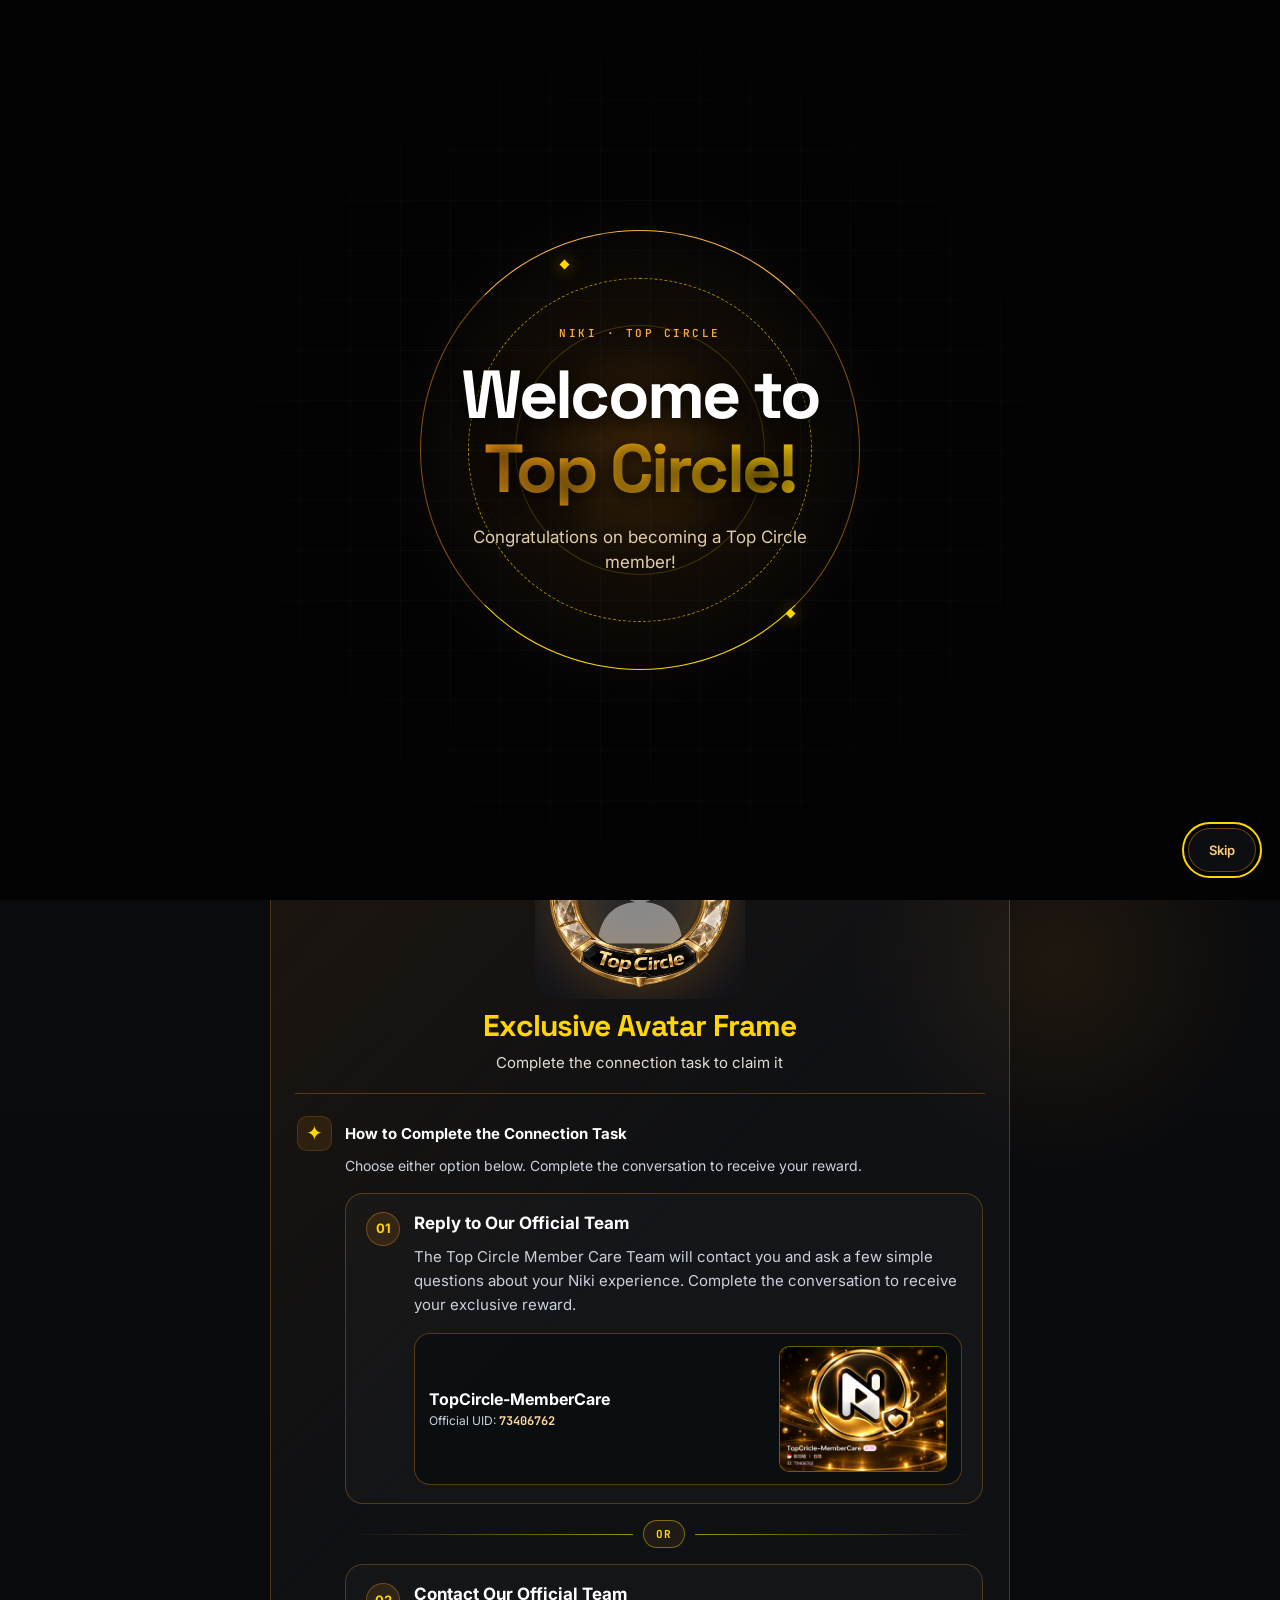
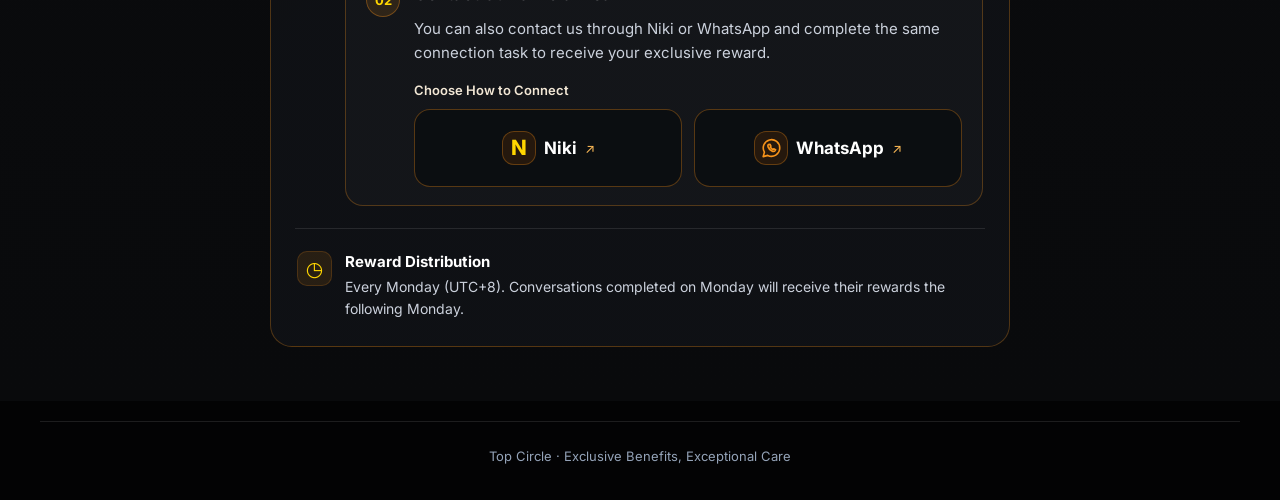
==== commit b3c48eb2: "Add files via upload" ====
--- a/index.html
+++ b/index.html
@@ -70,7 +70,7 @@
     <div class="reward-v14-rule">
       <span class="reward-v14-icon" aria-hidden="true">✦</span>
       <div><h4 data-i18n="eligTitle">How to Complete the Connection Task</h4><p class="reward-methods-intro" data-i18n="eligIntro">Choose either option below. Complete the conversation to receive your reward.</p><div class="reward-methods step-card-layout">
-<div class="reward-step-card reward-step-card--team"><div class="step-number">01</div><div class="step-content"><div class="method-copy"><strong data-i18n="method1Title">Reply to Our Official Team</strong><p data-i18n="method1Body">The Top Circle Member Care Team will contact you and ask a few simple questions about your Niki experience. Complete the conversation to receive your exclusive reward.</p></div><div class="official-profile-card"><div class="official-profile-copy"><b>TopCircle-MemberCare</b><span data-i18n="officialProfileLabel">Official Niki Profile</span><span><span data-i18n="uidLabel">Official UID</span>: <strong>73406762</strong></span></div><figure class="official-profile-media"><img alt="Niki official Top Circle Member Care profile, UID 73406762" data-i18n-attr="alt:officialProfileAlt" decoding="sync" fetchpriority="high" height="1086" src="assets/images/niki-member-care-profile.png" width="1448"/></figure></div></div></div>
+<div class="reward-step-card reward-step-card--team"><div class="step-number">01</div><div class="step-content"><div class="method-copy"><strong data-i18n="method1Title">Reply to Our Official Team</strong><p data-i18n="method1Body">The Top Circle Member Care Team will contact you and ask a few simple questions about your Niki experience. Complete the conversation to receive your exclusive reward.</p></div><div class="official-profile-card"><div class="official-profile-copy"><b>TopCircle-MemberCare</b><span><span data-i18n="uidLabel">Official UID</span>: <strong>73406762</strong></span></div><figure class="official-profile-media"><img alt="Niki official Top Circle Member Care profile, UID 73406762" data-i18n-attr="alt:officialProfileAlt" decoding="sync" fetchpriority="high" height="1086" src="assets/images/niki-member-care-profile.png" width="1448"/></figure></div></div></div>
 <div class="method-or"><span aria-hidden="true"></span><b data-i18n="or">OR</b><span aria-hidden="true"></span></div>
 <div class="reward-step-card reward-step-card--direct"><div class="step-number">02</div><div class="step-content"><strong data-i18n="method2Title">Contact Our Official Team</strong><p data-i18n="method2Body">You can also contact us through Niki or WhatsApp and complete the same connection task to receive your exclusive reward.</p><h5 class="contact-choice-heading" data-i18n="contactIntroTitle">Choose How to Connect</h5><div class="contact-v11" id="official-contact">
     <div class="contact-v10-grid" id="direct-contact-channels">
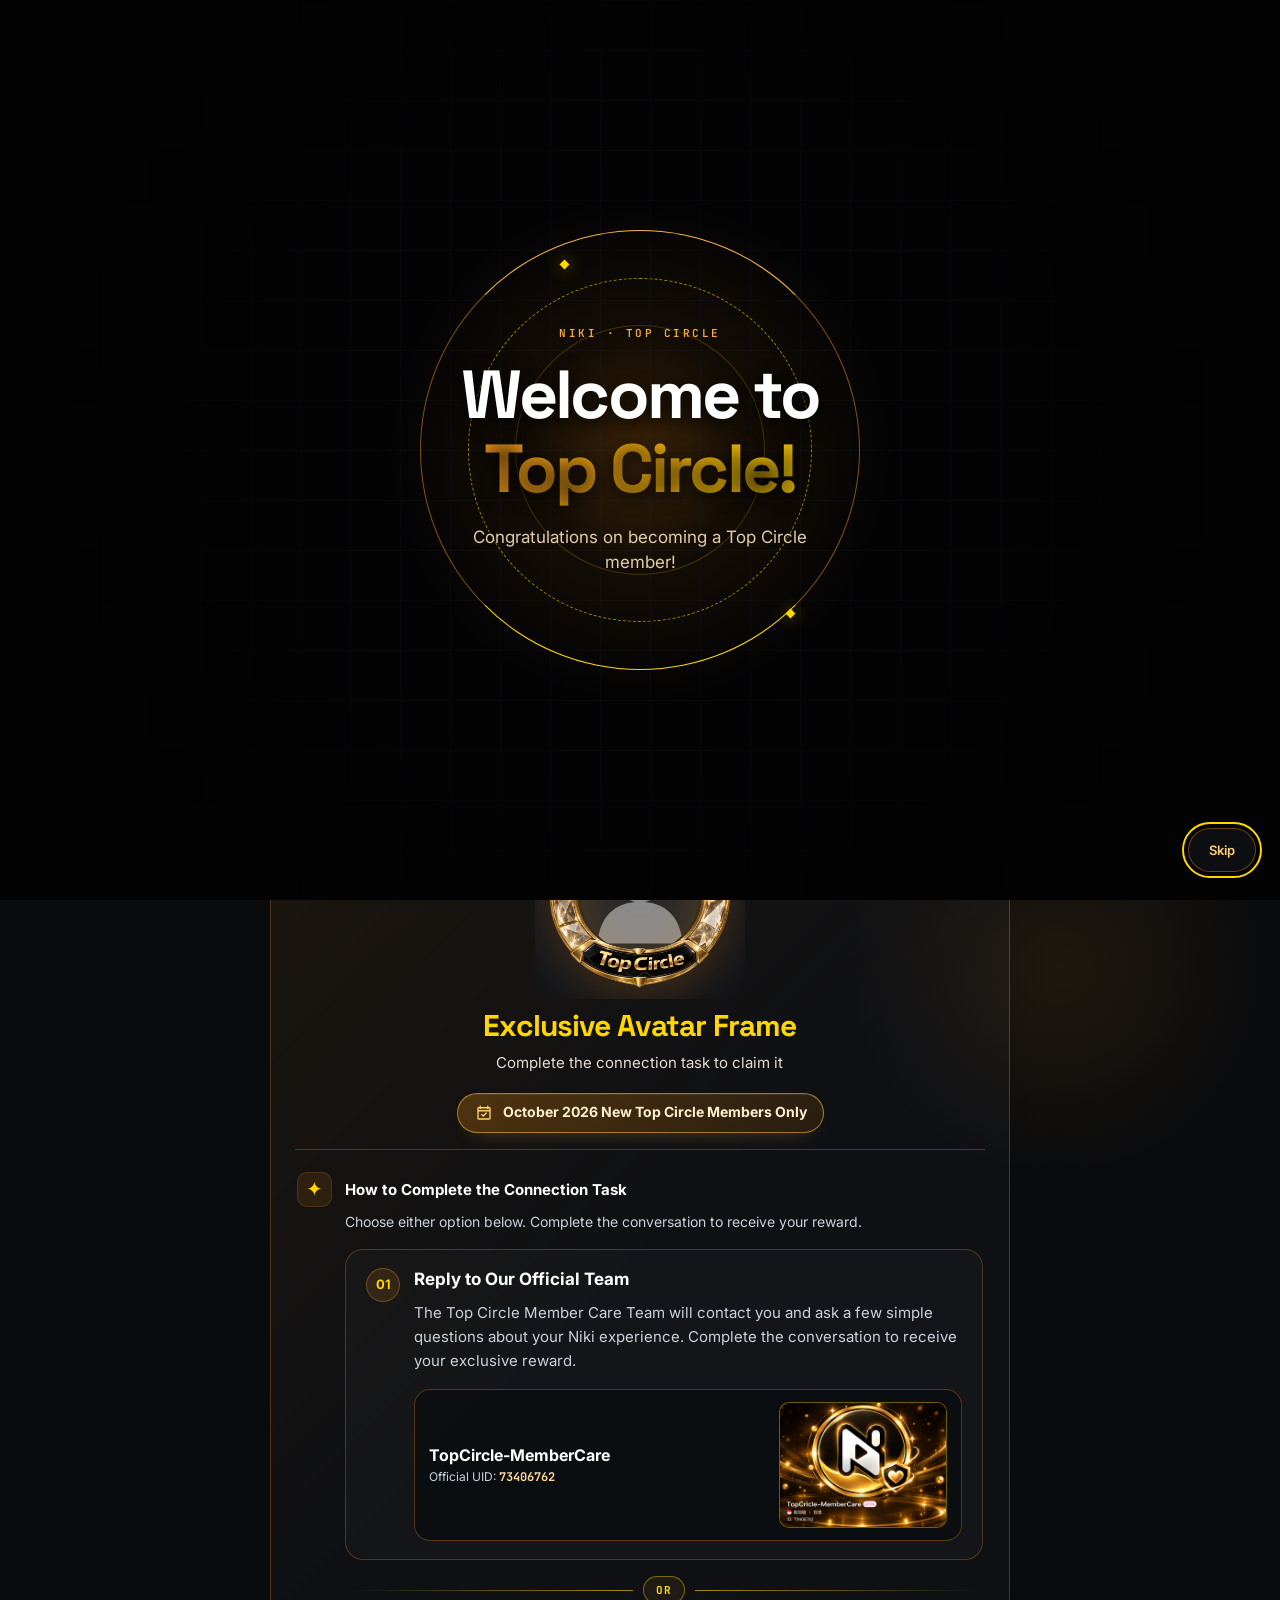
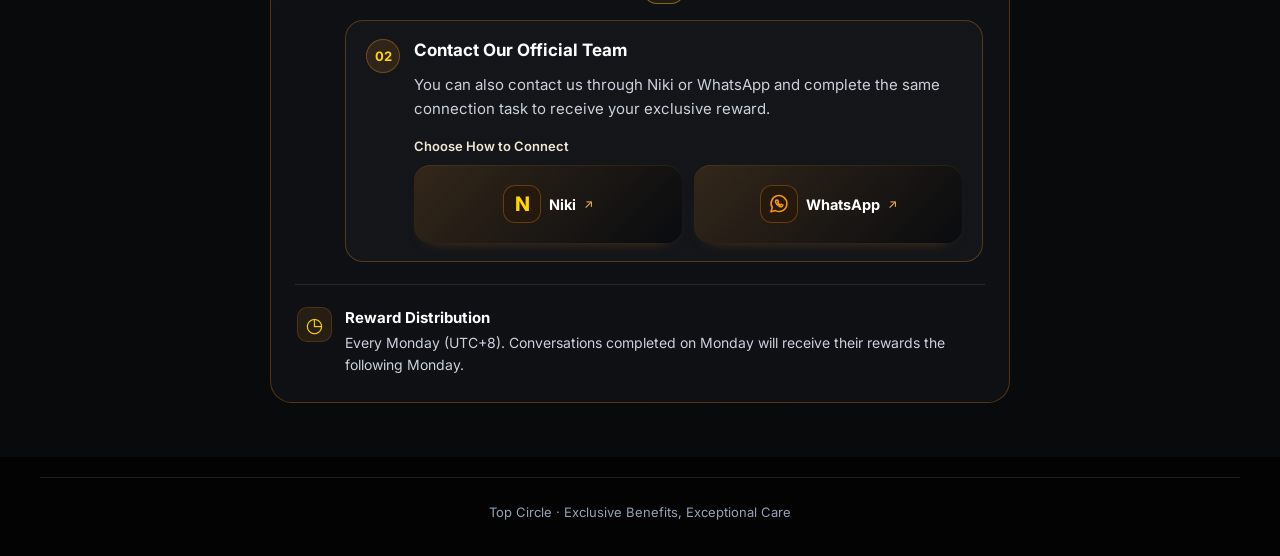
==== commit 0f90b934: "Add files via upload" ====
--- a/index.html
+++ b/index.html
@@ -53,8 +53,8 @@
 <div class="container connect-flow">
 <div class="connect-intro">
 <div class="kicker" data-i18n="careKicker">MEMBER CARE / 02</div>
-<h2 data-i18n="careTitle">Connect to <span class="gold-text">Claim Your Reward!</span></h2>
-<p data-i18n="careIntro">Connect with the <strong>Top Circle Member Care Team</strong>, share your Niki experience, and complete a short conversation to receive an exclusive avatar frame reward!</p>
+<h2 data-i18n="careTitle">Complete the Task, <span class="gold-text">Get Rewarded!</span></h2>
+<p data-i18n="careIntro">Answer our team's questions and share your Niki experience. Complete the conversation to earn your exclusive avatar frame.</p>
 </div>
 <div class="reward-bundle">
   <div class="reward-bundle-main">
@@ -66,6 +66,7 @@
     </div>
     <div class="reward-bundle-copy"><h3 data-i18n="rewardTitlePlain">Exclusive Avatar Frame</h3><p data-i18n="rewardLead">Complete the connection task to claim it</p></div>
   </div>
+  <div class="member-eligibility-badge" role="note"><span class="member-eligibility-icon" aria-hidden="true"><svg viewBox="0 0 24 24"><path d="M7 3v3M17 3v3M4 9h16M5 5h14a1 1 0 0 1 1 1v13a1 1 0 0 1-1 1H5a1 1 0 0 1-1-1V6a1 1 0 0 1 1-1Z"></path><path d="m9 14 2 2 4-4"></path></svg></span><span data-i18n="memberEligibility">October 2026 New Top Circle Members Only</span></div>
   <div class="reward-v14-rules">
     <div class="reward-v14-rule">
       <span class="reward-v14-icon" aria-hidden="true">✦</span>
--- a/styles.css
+++ b/styles.css
@@ -1129,3 +1129,94 @@
   .reward-step-card--direct .contact-v7-icon{width:22px!important;height:22px!important}
   .reward-step-card--direct .channel-head strong{font-size:12px}
 }
+
+/* V38 Member Care headline wrapping: keep the reward phrase intact. */
+.connect-intro h2 .gold-text{
+  display:inline-block;
+  white-space:nowrap;
+}
+@media(max-width:700px){
+  .connect-intro h2{font-size:clamp(25px,7.5vw,34px)}
+}
+@media(max-width:360px){
+  .connect-intro h2{font-size:clamp(24px,7.3vw,28px)}
+}
+
+/* V39 Member Care eligibility badge and button-like contact entries. */
+.member-eligibility-badge{
+  display:flex;
+  align-items:center;
+  justify-content:center;
+  gap:9px;
+  width:fit-content;
+  max-width:100%;
+  margin:18px auto 0;
+  padding:9px 16px;
+  border:1px solid rgba(255,190,73,.54);
+  border-radius:999px;
+  background:linear-gradient(135deg,rgba(126,77,14,.56),rgba(76,47,13,.42));
+  box-shadow:0 8px 22px -16px rgba(255,190,73,.75),inset 0 1px 0 rgba(255,232,181,.09);
+  color:#FFF0CF;
+  font:700 14px/1.35 Inter,system-ui,sans-serif;
+  text-align:center;
+}
+.member-eligibility-icon{
+  display:grid;
+  place-items:center;
+  flex:0 0 20px;
+  width:20px;
+  height:20px;
+  color:#FFD36A;
+}
+.member-eligibility-icon svg{
+  width:18px;
+  height:18px;
+  fill:none;
+  stroke:currentColor;
+  stroke-width:1.8;
+  stroke-linecap:round;
+  stroke-linejoin:round;
+}
+.member-eligibility-badge + .reward-v14-rules{margin-top:16px}
+.reward-step-card--direct .contact-channel{
+  border:0!important;
+  background:linear-gradient(135deg,rgba(247,147,26,.14),rgba(8,10,14,.92));
+  box-shadow:inset 0 1px 0 rgba(255,214,0,.08),0 8px 18px -16px rgba(247,147,26,.72);
+  cursor:pointer;
+  transition:background .2s ease,box-shadow .2s ease,transform .2s ease;
+}
+.reward-step-card--direct .contact-channel:hover{
+  border:0!important;
+  background:linear-gradient(135deg,rgba(247,147,26,.23),rgba(18,20,25,.98));
+  box-shadow:inset 0 1px 0 rgba(255,224,145,.15),0 8px 22px -11px rgba(247,147,26,.48);
+  transform:translateY(-2px);
+}
+.reward-step-card--direct .contact-v7-icon{
+  width:38px!important;
+  height:38px!important;
+  font-size:20px;
+}
+.reward-step-card--direct .whatsapp-v7-icon svg{width:22px;height:22px}
+.reward-step-card--direct .channel-head strong{font-size:14.5px}
+.reward-step-card--direct .contact-action-arrow{font-size:12px}
+@media(max-width:700px){
+  .member-eligibility-badge{
+    margin-top:14px;
+    padding:8px 12px;
+    border-radius:16px;
+    font-size:13px;
+  }
+  .member-eligibility-badge + .reward-v14-rules{margin-top:14px}
+  .reward-step-card--direct .contact-v7-icon{width:34px!important;height:34px!important;font-size:18px}
+  .reward-step-card--direct .whatsapp-v7-icon svg{width:20px;height:20px}
+  .reward-step-card--direct .channel-head strong{font-size:13px}
+  .reward-step-card--direct .contact-action-arrow{font-size:11px}
+}
+@media(max-width:360px){
+  .member-eligibility-badge{padding:8px 10px;font-size:12px;gap:7px}
+  .member-eligibility-icon{flex-basis:18px;width:18px;height:18px}
+  .member-eligibility-icon svg{width:16px;height:16px}
+  .reward-step-card--direct .contact-v7-icon{width:30px!important;height:30px!important;font-size:17px}
+  .reward-step-card--direct .whatsapp-v7-icon svg{width:18px;height:18px}
+  .reward-step-card--direct .channel-head strong{font-size:12px}
+}
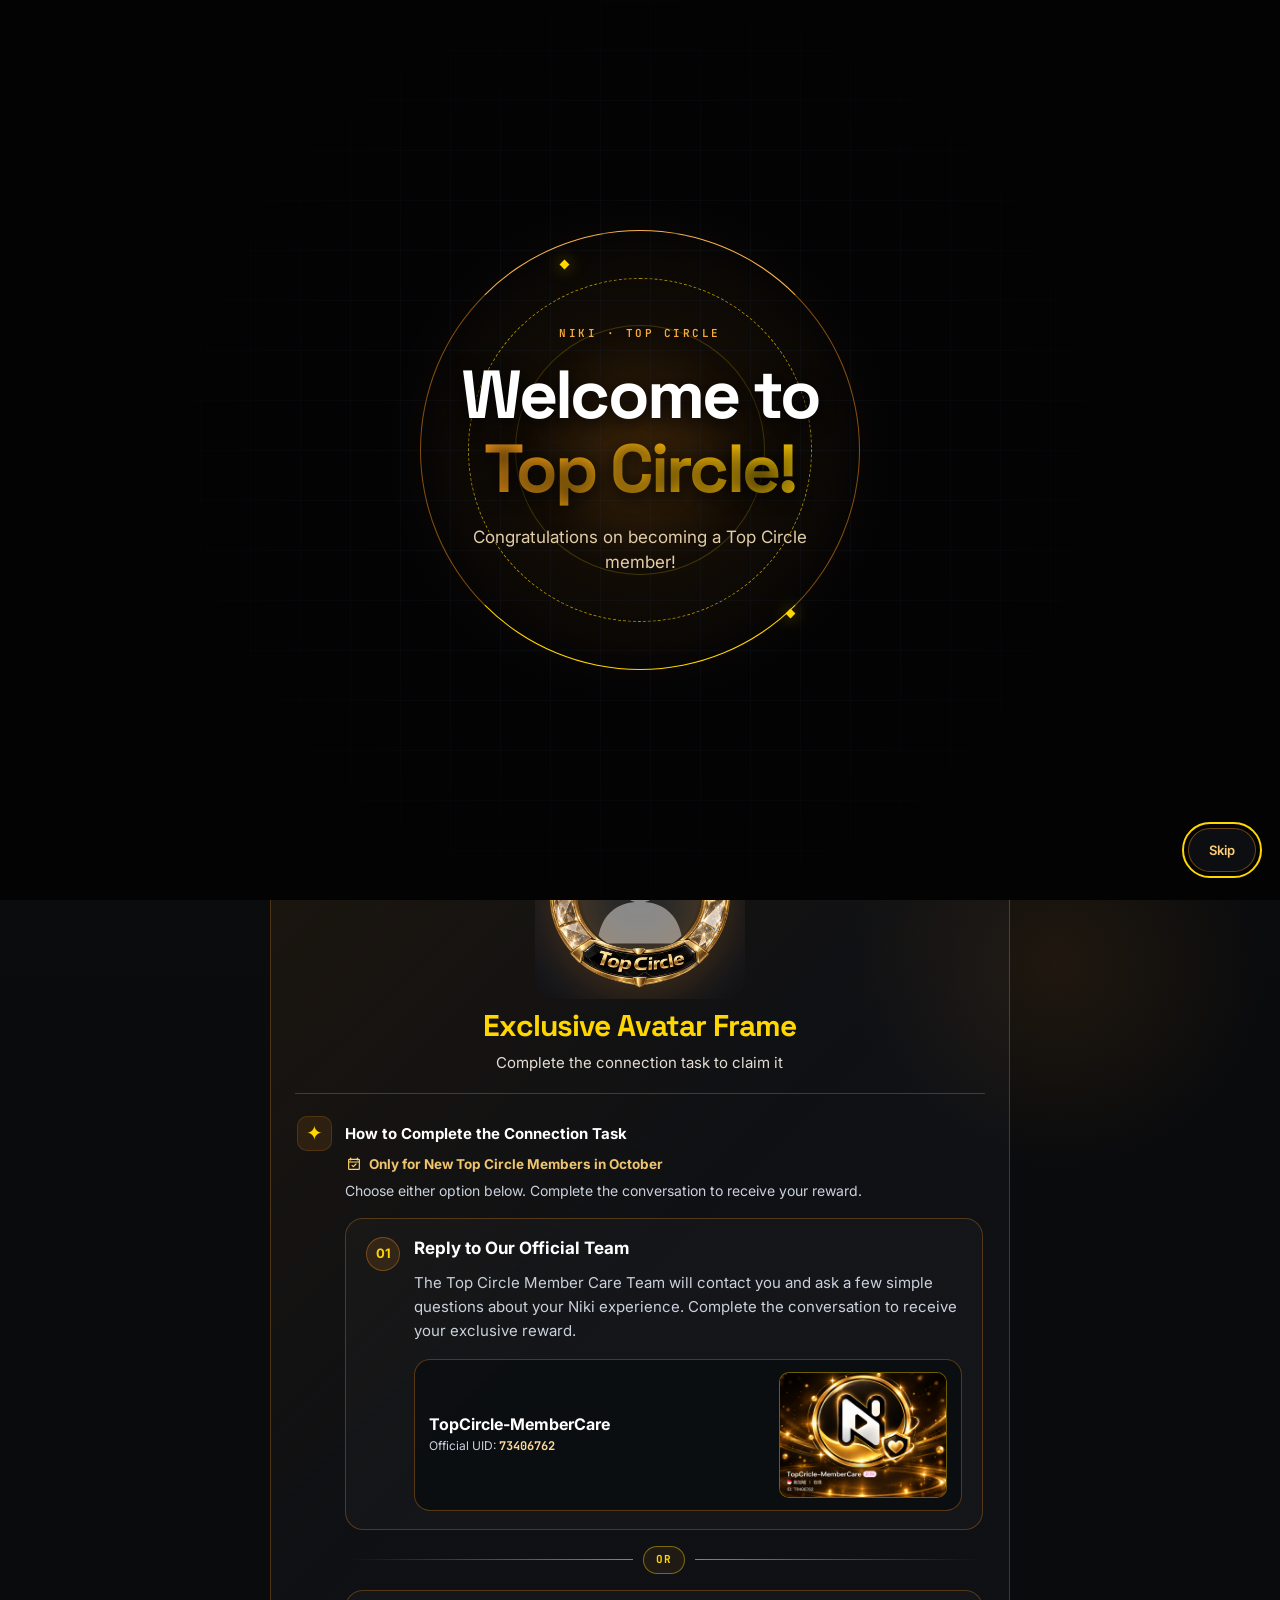
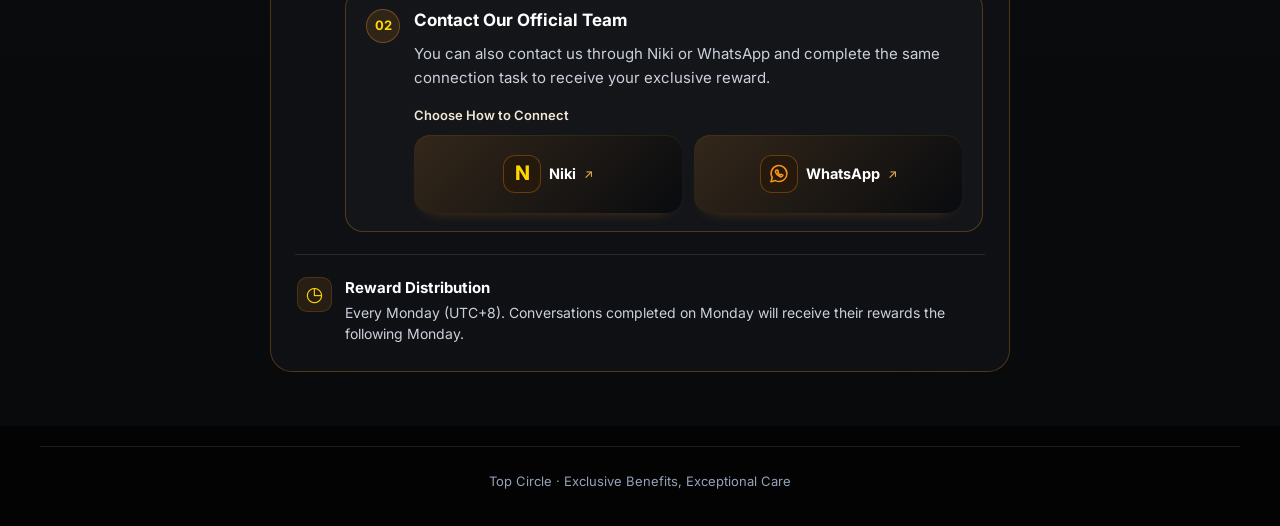
==== commit 69ed0f8a: "Add files via upload" ====
--- a/index.html
+++ b/index.html
@@ -66,11 +66,10 @@
     </div>
     <div class="reward-bundle-copy"><h3 data-i18n="rewardTitlePlain">Exclusive Avatar Frame</h3><p data-i18n="rewardLead">Complete the connection task to claim it</p></div>
   </div>
-  <div class="member-eligibility-badge" role="note"><span class="member-eligibility-icon" aria-hidden="true"><svg viewBox="0 0 24 24"><path d="M7 3v3M17 3v3M4 9h16M5 5h14a1 1 0 0 1 1 1v13a1 1 0 0 1-1 1H5a1 1 0 0 1-1-1V6a1 1 0 0 1 1-1Z"></path><path d="m9 14 2 2 4-4"></path></svg></span><span data-i18n="memberEligibility">October 2026 New Top Circle Members Only</span></div>
   <div class="reward-v14-rules">
     <div class="reward-v14-rule">
       <span class="reward-v14-icon" aria-hidden="true">✦</span>
-      <div><h4 data-i18n="eligTitle">How to Complete the Connection Task</h4><p class="reward-methods-intro" data-i18n="eligIntro">Choose either option below. Complete the conversation to receive your reward.</p><div class="reward-methods step-card-layout">
+      <div><h4 data-i18n="eligTitle">How to Complete the Connection Task</h4><div class="member-eligibility-badge" role="note"><span class="member-eligibility-icon" aria-hidden="true"><svg viewBox="0 0 24 24"><path d="M7 3v3M17 3v3M4 9h16M5 5h14a1 1 0 0 1 1 1v13a1 1 0 0 1-1 1H5a1 1 0 0 1-1-1V6a1 1 0 0 1 1-1Z"></path><path d="m9 14 2 2 4-4"></path></svg></span><span data-i18n="memberEligibility">Only for New Top Circle Members in October</span></div><p class="reward-methods-intro" data-i18n="eligIntro">Choose either option below. Complete the conversation to receive your reward.</p><div class="reward-methods step-card-layout">
 <div class="reward-step-card reward-step-card--team"><div class="step-number">01</div><div class="step-content"><div class="method-copy"><strong data-i18n="method1Title">Reply to Our Official Team</strong><p data-i18n="method1Body">The Top Circle Member Care Team will contact you and ask a few simple questions about your Niki experience. Complete the conversation to receive your exclusive reward.</p></div><div class="official-profile-card"><div class="official-profile-copy"><b>TopCircle-MemberCare</b><span><span data-i18n="uidLabel">Official UID</span>: <strong>73406762</strong></span></div><figure class="official-profile-media"><img alt="Niki official Top Circle Member Care profile, UID 73406762" data-i18n-attr="alt:officialProfileAlt" decoding="sync" fetchpriority="high" height="1086" src="assets/images/niki-member-care-profile.png" width="1448"/></figure></div></div></div>
 <div class="method-or"><span aria-hidden="true"></span><b data-i18n="or">OR</b><span aria-hidden="true"></span></div>
 <div class="reward-step-card reward-step-card--direct"><div class="step-number">02</div><div class="step-content"><strong data-i18n="method2Title">Contact Our Official Team</strong><p data-i18n="method2Body">You can also contact us through Niki or WhatsApp and complete the same connection task to receive your exclusive reward.</p><h5 class="contact-choice-heading" data-i18n="contactIntroTitle">Choose How to Connect</h5><div class="contact-v11" id="official-contact">
--- a/styles.css
+++ b/styles.css
@@ -1220,3 +1220,47 @@
   .reward-step-card--direct .whatsapp-v7-icon svg{width:18px;height:18px}
   .reward-step-card--direct .channel-head strong{font-size:12px}
 }
+
+/* V40 inline eligibility notice below the task heading. */
+.member-eligibility-badge{
+  display:flex;
+  align-items:center;
+  justify-content:flex-start;
+  gap:7px;
+  width:100%;
+  max-width:100%;
+  margin:3px 0 7px;
+  padding:0;
+  border:0;
+  border-radius:0;
+  background:none;
+  box-shadow:none;
+  color:#EFC46F;
+  font:700 13.5px/1.35 Inter,system-ui,sans-serif;
+  text-align:start;
+  white-space:nowrap;
+}
+.member-eligibility-icon{
+  display:grid;
+  place-items:center;
+  flex:0 0 17px;
+  width:17px;
+  height:17px;
+}
+.member-eligibility-icon svg{width:16px;height:16px}
+@media(max-width:700px){
+  .reward-v14-rule:first-child > div > .member-eligibility-badge{grid-column:2}
+  .member-eligibility-badge{
+    gap:0;
+    margin:2px 0 6px;
+    font-size:clamp(10.5px,2.9vw,11.5px);
+    letter-spacing:-.02em;
+  }
+  .member-eligibility-icon{display:none}
+}
+@media(max-width:360px){
+  .member-eligibility-badge{
+    font-size:clamp(9.5px,2.95vw,10.5px);
+    letter-spacing:-.035em;
+  }
+}
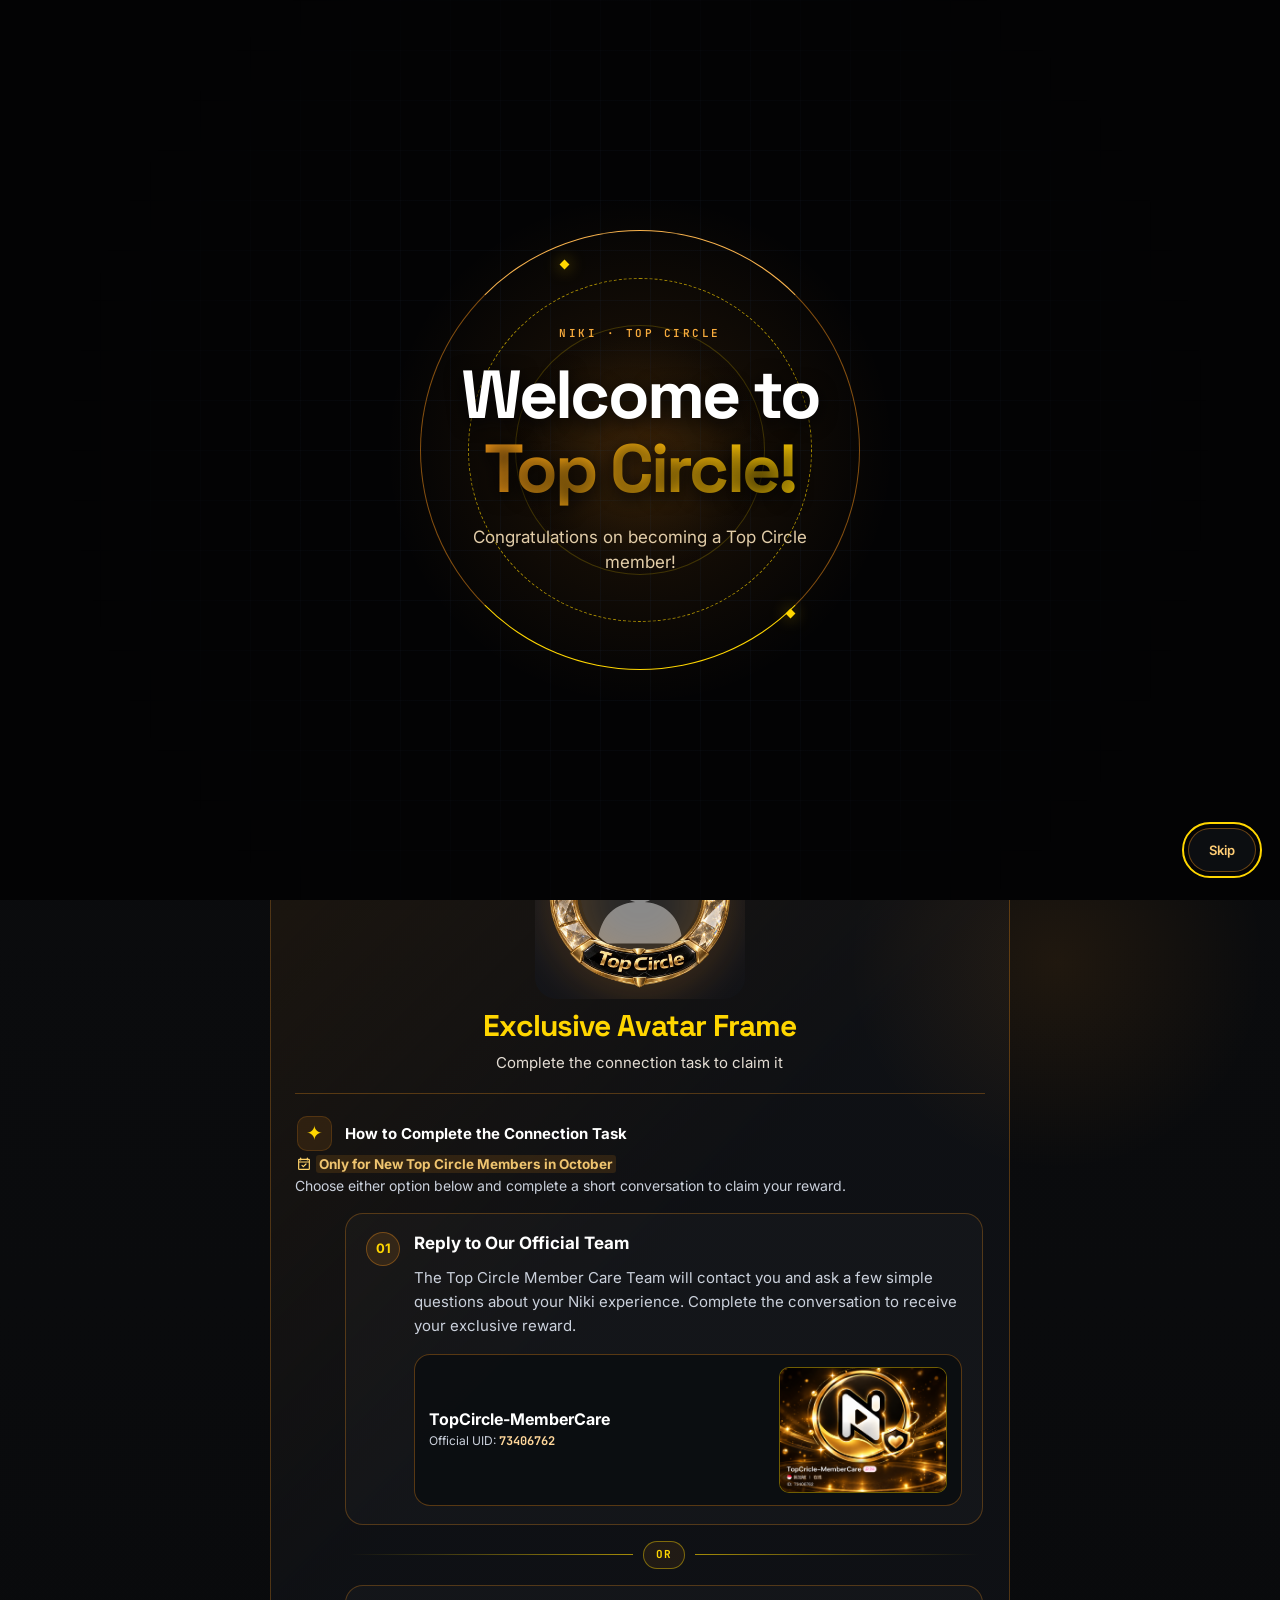
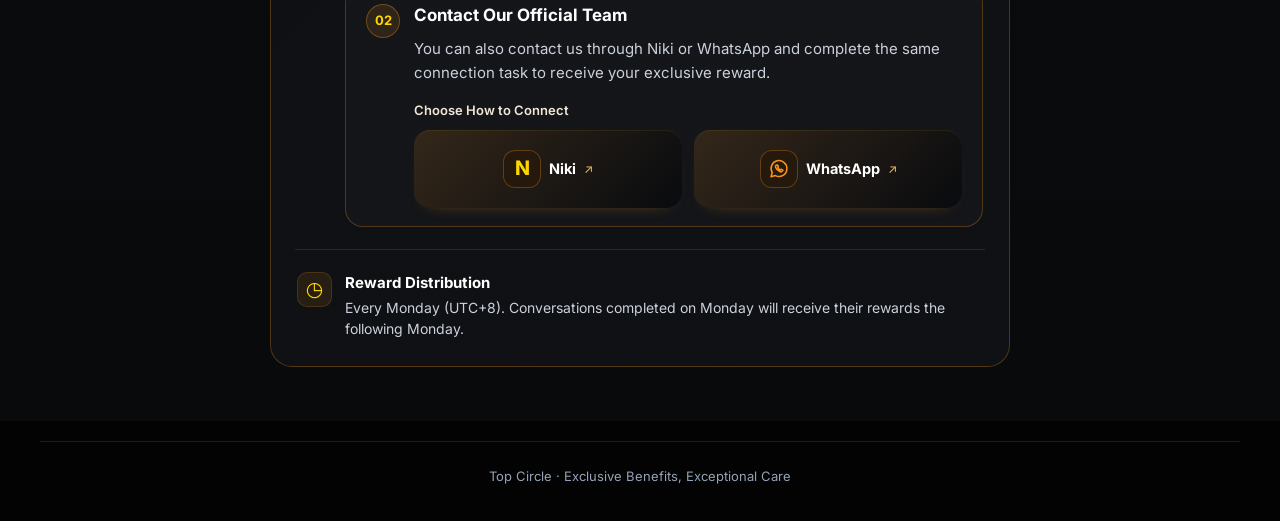
==== commit 09cbf405: "Add files via upload" ====
--- a/index.html
+++ b/index.html
@@ -69,7 +69,7 @@
   <div class="reward-v14-rules">
     <div class="reward-v14-rule">
       <span class="reward-v14-icon" aria-hidden="true">✦</span>
-      <div><h4 data-i18n="eligTitle">How to Complete the Connection Task</h4><div class="member-eligibility-badge" role="note"><span class="member-eligibility-icon" aria-hidden="true"><svg viewBox="0 0 24 24"><path d="M7 3v3M17 3v3M4 9h16M5 5h14a1 1 0 0 1 1 1v13a1 1 0 0 1-1 1H5a1 1 0 0 1-1-1V6a1 1 0 0 1 1-1Z"></path><path d="m9 14 2 2 4-4"></path></svg></span><span data-i18n="memberEligibility">Only for New Top Circle Members in October</span></div><p class="reward-methods-intro" data-i18n="eligIntro">Choose either option below. Complete the conversation to receive your reward.</p><div class="reward-methods step-card-layout">
+      <div><h4 data-i18n="eligTitle">How to Complete the Connection Task</h4><div class="member-eligibility-badge" role="note"><span class="member-eligibility-icon" aria-hidden="true"><svg viewBox="0 0 24 24"><path d="M7 3v3M17 3v3M4 9h16M5 5h14a1 1 0 0 1 1 1v13a1 1 0 0 1-1 1H5a1 1 0 0 1-1-1V6a1 1 0 0 1 1-1Z"></path><path d="m9 14 2 2 4-4"></path></svg></span><span data-i18n="memberEligibility">Only for New Top Circle Members in October</span></div><p class="reward-methods-intro" data-i18n="eligIntro">Choose either option below and complete a short conversation to claim your reward.</p><div class="reward-methods step-card-layout">
 <div class="reward-step-card reward-step-card--team"><div class="step-number">01</div><div class="step-content"><div class="method-copy"><strong data-i18n="method1Title">Reply to Our Official Team</strong><p data-i18n="method1Body">The Top Circle Member Care Team will contact you and ask a few simple questions about your Niki experience. Complete the conversation to receive your exclusive reward.</p></div><div class="official-profile-card"><div class="official-profile-copy"><b>TopCircle-MemberCare</b><span><span data-i18n="uidLabel">Official UID</span>: <strong>73406762</strong></span></div><figure class="official-profile-media"><img alt="Niki official Top Circle Member Care profile, UID 73406762" data-i18n-attr="alt:officialProfileAlt" decoding="sync" fetchpriority="high" height="1086" src="assets/images/niki-member-care-profile.png" width="1448"/></figure></div></div></div>
 <div class="method-or"><span aria-hidden="true"></span><b data-i18n="or">OR</b><span aria-hidden="true"></span></div>
 <div class="reward-step-card reward-step-card--direct"><div class="step-number">02</div><div class="step-content"><strong data-i18n="method2Title">Contact Our Official Team</strong><p data-i18n="method2Body">You can also contact us through Niki or WhatsApp and complete the same connection task to receive your exclusive reward.</p><h5 class="contact-choice-heading" data-i18n="contactIntroTitle">Choose How to Connect</h5><div class="contact-v11" id="official-contact">
--- a/styles.css
+++ b/styles.css
@@ -1264,3 +1264,34 @@
     letter-spacing:-.035em;
   }
 }
+
+/* V41 align the two instruction lines to the rule container and tighten only their inner gap. */
+.member-eligibility-badge{
+  margin-bottom:2px;
+  max-width:none;
+}
+.member-eligibility-badge > [data-i18n="memberEligibility"]{
+  display:inline-block;
+  padding-inline:3px;
+  margin-inline:-3px;
+  border-radius:3px;
+  background:rgba(154,96,22,.22);
+  -webkit-box-decoration-break:clone;
+  box-decoration-break:clone;
+}
+.reward-methods-intro{margin-top:0}
+@media(min-width:701px){
+  .reward-v14-rule:first-child > div > .member-eligibility-badge,
+  .reward-v14-rule:first-child > div > .reward-methods-intro{
+    width:calc(100% + 50px);
+    margin-inline-start:-50px;
+  }
+}
+@media(max-width:700px){
+  .reward-v14-rule:first-child > div > .member-eligibility-badge,
+  .reward-v14-rule:first-child > div > .reward-methods-intro{
+    grid-column:1 / -1;
+  }
+  .member-eligibility-badge{margin-bottom:1px}
+  .reward-v14-rule:first-child .reward-methods-intro{margin-top:-5px}
+}
